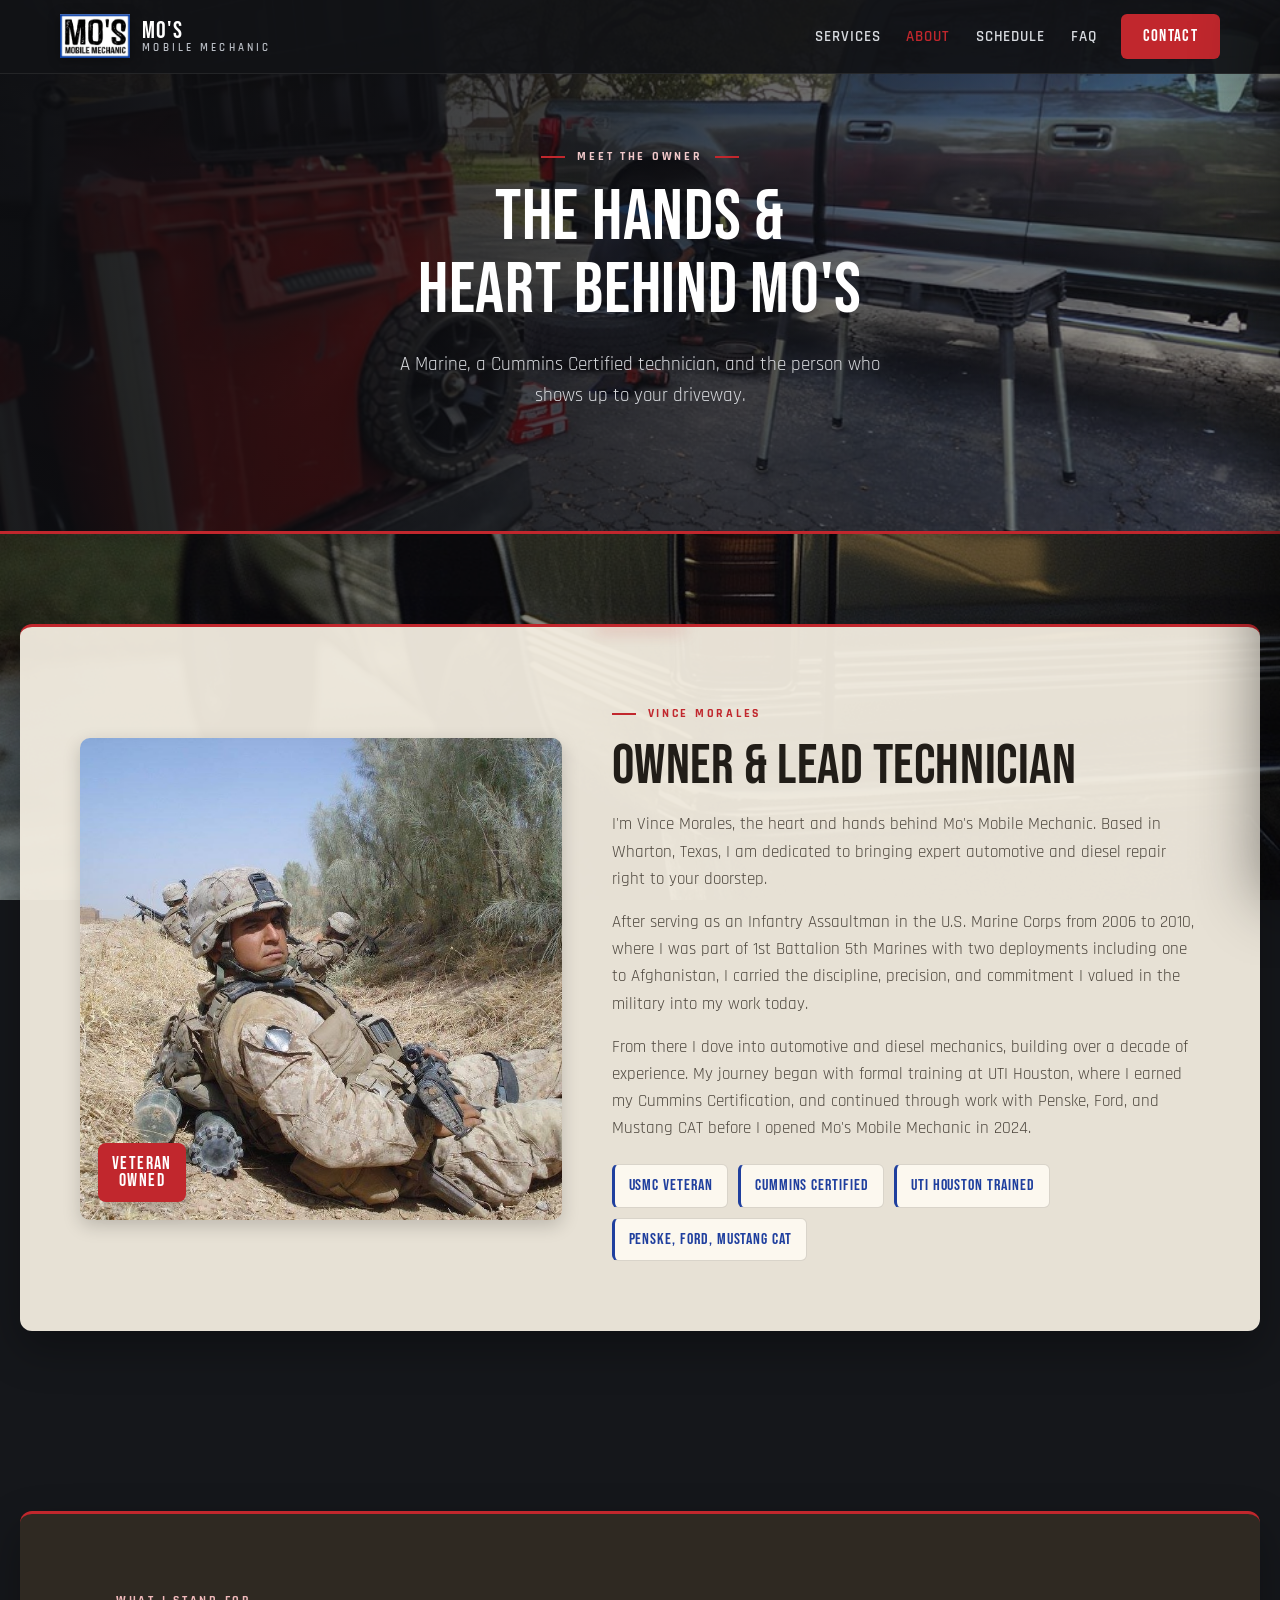
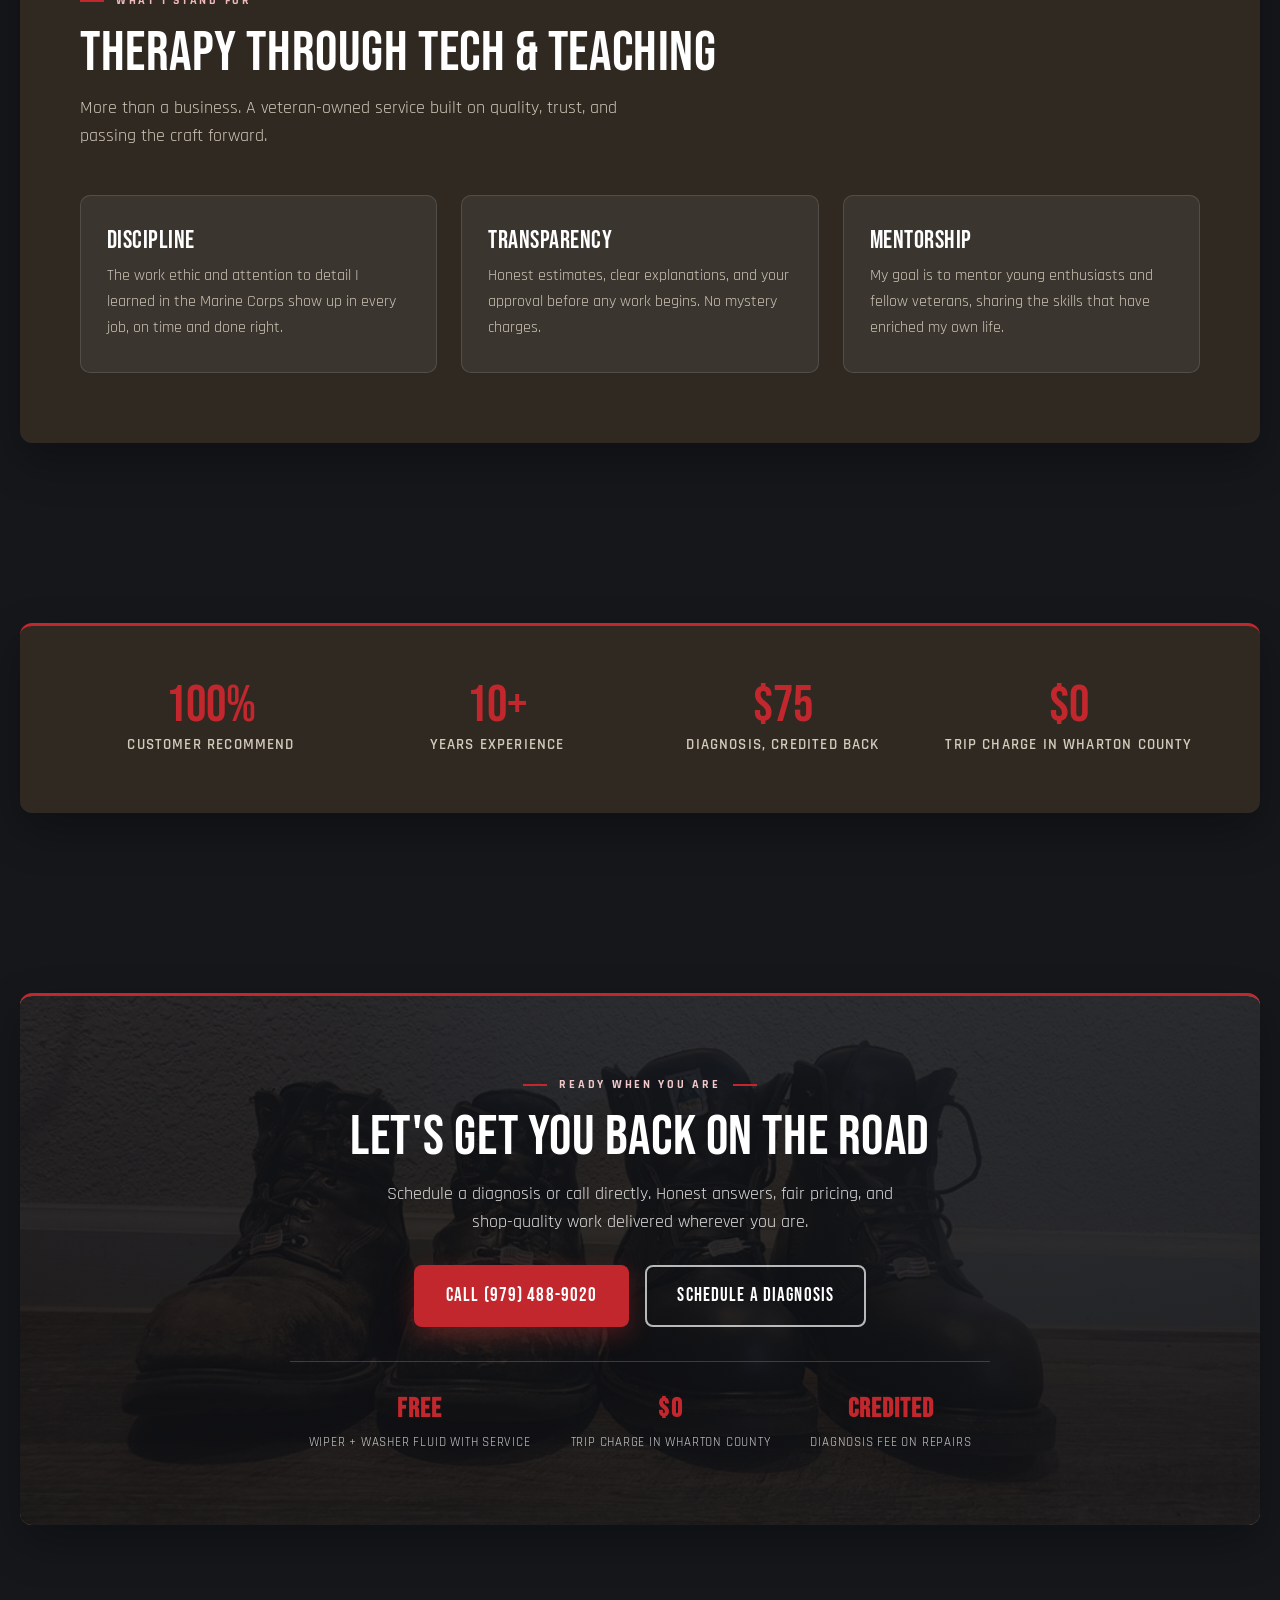
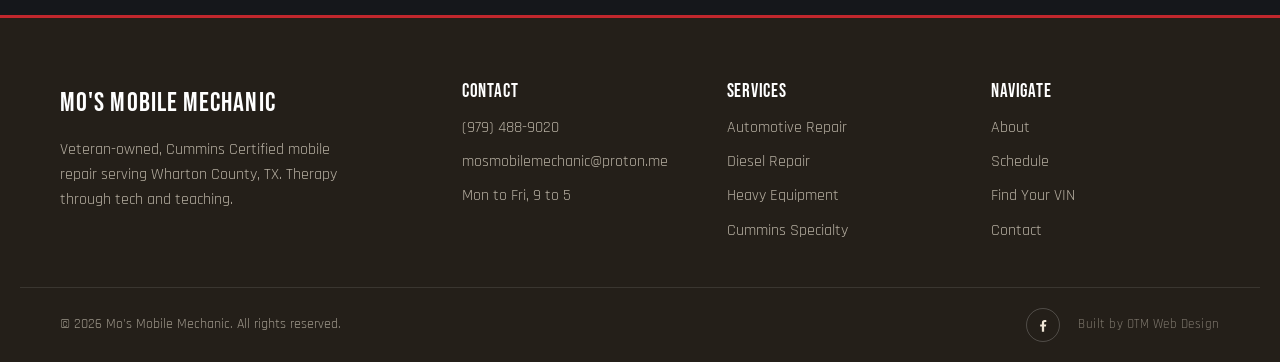
==== about.html @ 241638cc "first" ====
<!DOCTYPE html>
<html lang="en">
<head>
  <meta charset="UTF-8" />
  <meta name="viewport" content="width=device-width, initial-scale=1.0" />
  <title>About Vince | Mo's Mobile Mechanic | Wharton County, TX</title>
  <meta name="description" content="Meet Vince Morales, USMC veteran and Cummins Certified technician behind Mo's Mobile Mechanic in Wharton, TX." />
  <link rel="preconnect" href="https://fonts.googleapis.com" />
  <link rel="preconnect" href="https://fonts.gstatic.com" crossorigin />
  <link href="https://fonts.googleapis.com/css2?family=Bebas+Neue&family=Rajdhani:wght@400;500;600;700&display=swap" rel="stylesheet" />
  <link rel="icon" type="image/png" href="assets/favicon.png" />
  <link rel="stylesheet" href="styles.css" />
</head>
<body data-page="about">
  <header class="nav" id="top">
    <div class="nav-inner">
      <a class="brand" href="index.html" aria-label="Mo's Mobile Mechanic home">
        <img class="brand-logo" src="assets/logo.png" alt="Mo's Mobile Mechanic logo" />
        <span class="brand-text">
          <span class="brand-mark">MO'S</span>
          <span class="brand-sub">Mobile Mechanic</span>
        </span>
      </a>
      <nav class="nav-links" aria-label="Primary">
        <a href="services.html" data-nav="services">Services</a>
        <a href="about.html" data-nav="about">About</a>
        <a href="schedule.html" data-nav="schedule">Schedule</a>
        <a href="index.html#faq" data-nav="faq">FAQ</a>
      </nav>
      <a class="nav-cta" href="contact.html" data-nav="contact">Contact</a>
      <button class="hamburger" id="hamburger" aria-label="Open menu" aria-expanded="false" aria-controls="mobileMenu">
        <span></span><span></span><span></span>
      </button>
    </div>
  </header>
  <div class="nav-backdrop" id="navBackdrop"></div>
  <aside class="mobile-menu" id="mobileMenu" aria-hidden="true">
    <nav aria-label="Mobile">
      <a href="services.html">Services</a>
      <a href="about.html">About</a>
      <a href="schedule.html">Schedule</a>
      <a href="index.html#faq">FAQ</a>
      <a class="mobile-cta" href="contact.html">Contact</a>
    </nav>
  </aside>
  <section class="hero hero--page">
    <div class="hero-overlay"></div>
    <div class="hero-content hero-content--center">
      <span class="eyebrow eyebrow-center eyebrow-light"><i></i>Meet The Owner<i></i></span>
      <h1>The Hands &amp; Heart Behind Mo's</h1>
      <p class="hero-sub">A Marine, a Cummins Certified technician, and the person who shows up to your driveway.</p>
    </div>
  </section>
  <section class="section">
    <div class="container frame frame--first intro-grid">
      <div class="intro-media">
        <img src="assets/about-main.jpg" alt="Vince Morales, owner and lead technician of Mo's Mobile Mechanic" />
        <span class="media-badge">Veteran<br />Owned</span>
      </div>
      <div class="intro-copy">
        <span class="eyebrow"><i></i>Vince Morales</span>
        <h2>Owner &amp; Lead Technician</h2>
        <p>I'm Vince Morales, the heart and hands behind Mo's Mobile Mechanic. Based in Wharton, Texas, I am dedicated to bringing expert automotive and diesel repair right to your doorstep.</p>
        <p>After serving as an Infantry Assaultman in the U.S. Marine Corps from 2006 to 2010, where I was part of 1st Battalion 5th Marines with two deployments including one to Afghanistan, I carried the discipline, precision, and commitment I valued in the military into my work today.</p>
        <p>From there I dove into automotive and diesel mechanics, building over a decade of experience. My journey began with formal training at UTI Houston, where I earned my Cummins Certification, and continued through work with Penske, Ford, and Mustang CAT before I opened Mo's Mobile Mechanic in 2024.</p>
        <ul class="cred-chips"><li>USMC Veteran</li><li>Cummins Certified</li><li>UTI Houston Trained</li><li>Penske, Ford, Mustang CAT</li></ul>
      </div>
    </div>
  </section>
  <section class="section">
    <div class="container frame frame-deep">
      <div class="frame-head"><span class="eyebrow"><i></i>What I Stand For</span><h2>Therapy Through Tech &amp; Teaching</h2><p class="lede">More than a business. A veteran-owned service built on quality, trust, and passing the craft forward.</p></div>
      <div class="cards-grid cards-grid-3">
        <article class="step"><h3>Discipline</h3><p>The work ethic and attention to detail I learned in the Marine Corps show up in every job, on time and done right.</p></article>
        <article class="step"><h3>Transparency</h3><p>Honest estimates, clear explanations, and your approval before any work begins. No mystery charges.</p></article>
        <article class="step"><h3>Mentorship</h3><p>My goal is to mentor young enthusiasts and fellow veterans, sharing the skills that have enriched my own life.</p></article>
      </div>
    </div>
  </section>
  <section class="section" id="stats">
    <div class="container frame frame-deep stats-frame">
      <div class="stat"><span class="stat-num">100%</span><span class="stat-label">Customer Recommend</span></div>
      <div class="stat"><span class="stat-num">10+</span><span class="stat-label">Years Experience</span></div>
      <div class="stat"><span class="stat-num">$75</span><span class="stat-label">Diagnosis, Credited Back</span></div>
      <div class="stat"><span class="stat-num">$0</span><span class="stat-label">Trip Charge In Wharton County</span></div>
    </div>
  </section>
  <section class="section" id="cta">
    <div class="container cta-strip">
      <div class="cta-overlay"></div>
      <div class="cta-content">
        <span class="eyebrow eyebrow-center eyebrow-light"><i></i>Ready When You Are<i></i></span>
        <h2>Let's Get You Back On The Road</h2>
        <p class="lede">Schedule a diagnosis or call directly. Honest answers, fair pricing, and shop-quality work delivered wherever you are.</p>
        <div class="cta-buttons">
          <a class="btn btn-primary" href="tel:+19794889020">Call (979) 488-9020</a>
          <a class="btn btn-ghost-light" href="schedule.html">Schedule a Diagnosis</a>
        </div>
        <div class="trust-strip">
          <div class="trust-item"><strong>Free</strong><span>Wiper + Washer Fluid With Service</span></div>
          <div class="trust-item"><strong>$0</strong><span>Trip Charge In Wharton County</span></div>
          <div class="trust-item"><strong>Credited</strong><span>Diagnosis Fee On Repairs</span></div>
        </div>
      </div>
    </div>
  </section>
  <footer class="footer">
    <div class="footer-inner">
      <div class="footer-col footer-brand">
        <span class="brand-mark">MO'S MOBILE MECHANIC</span>
        <p>Veteran-owned, Cummins Certified mobile repair serving Wharton County, TX. Therapy through tech and teaching.</p>
      </div>
      <div class="footer-col">
        <h4>Contact</h4>
        <ul>
          <li><a href="tel:+19794889020">(979) 488-9020</a></li>
          <li><a href="mailto:mosmobilemechanic@proton.me">mosmobilemechanic@proton.me</a></li>
          <li>Mon to Fri, 9 to 5</li>
        </ul>
      </div>
      <div class="footer-col">
        <h4>Services</h4>
        <ul>
          <li><a href="services.html">Automotive Repair</a></li>
          <li><a href="services.html">Diesel Repair</a></li>
          <li><a href="services.html">Heavy Equipment</a></li>
          <li><a href="services.html">Cummins Specialty</a></li>
        </ul>
      </div>
      <div class="footer-col">
        <h4>Navigate</h4>
        <ul>
          <li><a href="about.html">About</a></li>
          <li><a href="schedule.html">Schedule</a></li>
          <li><a href="schedule.html#vin">Find Your VIN</a></li>
          <li><a href="contact.html">Contact</a></li>
        </ul>
      </div>
    </div>
    <div class="footer-bottom">
      <span>&copy; 2026 Mo's Mobile Mechanic. All rights reserved.</span>
      <div class="footer-bottom-right">
        <a class="social" href="#" aria-label="Facebook">
          <svg viewBox="0 0 24 24" fill="currentColor" aria-hidden="true"><path d="M13.5 21v-7h2.4l.4-2.8h-2.8V9.4c0-.8.2-1.4 1.4-1.4h1.5V5.5c-.3 0-1.2-.1-2.2-.1-2.2 0-3.7 1.3-3.7 3.8v2H8.2V14h2.3v7z"/></svg>
        </a>
        <a class="otm-credit" href="https://otm-designs.com" target="_blank" rel="noopener">Built by OTM Web Design</a>
      </div>
    </div>
  </footer>
  <div class="call-bar">
    <a href="tel:+19794889020">Call Now</a>
    <a href="schedule.html">Schedule</a>
  </div>
  <script src="script.js"></script>
</body>
</html>
---- styles.css ----
/* ===== MO'S MOBILE MECHANIC | OTM Web Design ===== */
/* Palette pulled from the client's existing brand: royal blue + brick red + black, */
/* executed in the OTM background-build pattern (dark locked bg + warm cream frames). */

:root {
  /* Brand accents (from current site) */
  --red: #c1272d;          /* primary accent */
  --red-deep: #921c20;     /* secondary / hover */
  --blue: #1f3f9e;         /* secondary brand color */
  --blue-deep: #15306f;

  /* Dark + text */
  --bg-dark: #15171b;      /* fallback behind the locked image */
  --ink: #211d18;          /* dark text on warm frames */
  --ink-soft: #4f483f;
  --line: rgba(60, 50, 38, 0.18);

  /* Warm floating frames */
  --cream: rgba(245, 238, 226, 0.94);   /* primary frame */
  --ivory: rgba(252, 248, 240, 0.98);   /* sub-cards */
  --sandstone: rgba(236, 226, 209, 0.95);
  --bronze: #2f2922;       /* deep emphasis frame (marquee / process / stats) */
  --bronze-2: #241f19;     /* footer, deepest */
  --bronze-text: #efe6d6;

  /* Shadows */
  --shadow-soft: 0 6px 18px rgba(0, 0, 0, 0.18);
  --shadow-lift: 0 18px 44px rgba(0, 0, 0, 0.30);

  --container: 1240px;
  --radius: 12px;
}

* { margin: 0; padding: 0; box-sizing: border-box; }

html { scroll-behavior: smooth; scroll-padding-top: 92px; }

body {
  font-family: 'Rajdhani', sans-serif;
  font-size: 17px;
  line-height: 1.6;
  color: var(--ink);
  background-color: var(--bg-dark);
  position: relative;
  overflow-x: hidden;
}

/* Locked atmospheric background */
body::before {
  content: "";
  position: fixed;
  inset: 0;
  background-image: url('assets/body-bg.jpg');
  background-size: cover;
  background-position: center;
  filter: brightness(0.55);
  z-index: -1;
}

h1, h2, h3, h4 {
  font-family: 'Bebas Neue', sans-serif;
  font-weight: 400;
  line-height: 1.02;
  letter-spacing: 0.01em;
  text-wrap: balance;
}

h1 { font-size: clamp(2.8rem, 6vw, 4.5rem); }
h2 { font-size: clamp(2.2rem, 4.5vw, 3.5rem); }
h3 { font-size: 1.55rem; letter-spacing: 0.02em; }

a { color: inherit; text-decoration: none; }
img { display: block; max-width: 100%; }

.lede { font-size: 1.12rem; color: var(--ink-soft); max-width: 60ch; text-wrap: pretty; }

/* ===== EYEBROW ===== */
.eyebrow {
  display: inline-flex;
  align-items: center;
  gap: 12px;
  font-size: 0.78rem;
  font-weight: 700;
  letter-spacing: 0.22em;
  text-transform: uppercase;
  color: var(--red);
  margin-bottom: 14px;
}
.eyebrow i { display: inline-block; width: 24px; height: 2px; background: var(--red); }
.eyebrow-light { color: #f1c9ca; }
.eyebrow-light i { background: var(--red); }
.eyebrow-center { justify-content: center; }

/* ===== BUTTONS ===== */
.btn {
  display: inline-flex;
  align-items: center;
  justify-content: center;
  font-family: 'Bebas Neue', sans-serif;
  font-size: 1.18rem;
  letter-spacing: 0.06em;
  padding: 14px 30px;
  border-radius: 8px;
  border: 2px solid transparent;
  cursor: pointer;
  transition: transform 0.2s ease, background 0.2s ease, color 0.2s ease, box-shadow 0.2s ease;
}
.btn:hover { transform: translateY(-2px); }
.btn-primary { background: var(--red); color: #fff; box-shadow: 0 8px 22px rgba(193, 39, 45, 0.32); }
.btn-primary:hover { background: var(--red-deep); }
.btn-secondary { background: var(--blue); color: #fff; }
.btn-secondary:hover { background: var(--blue-deep); }
.btn-ghost { background: transparent; color: #fff; border-color: rgba(255, 255, 255, 0.6); }
.btn-ghost:hover { border-color: #fff; background: rgba(255, 255, 255, 0.1); }
.btn-ghost-light { background: transparent; color: #fff; border-color: rgba(255, 255, 255, 0.7); }
.btn-ghost-light:hover { background: rgba(255, 255, 255, 0.12); border-color: #fff; }
.btn-block { width: 100%; }

/* ===== NAV ===== */
.nav {
  position: fixed;
  top: 0; left: 0; right: 0;
  z-index: 120;
  background: rgba(18, 19, 22, 0.92);
  border-bottom: 1px solid rgba(255, 255, 255, 0.08);
}
.nav-inner {
  max-width: var(--container);
  margin: 0 auto;
  padding: 14px 40px;
  display: flex;
  align-items: center;
  gap: 24px;
}
.brand { display: flex; align-items: center; gap: 12px; }
.brand-logo {
  height: 44px; width: auto;
  filter: drop-shadow(0 2px 6px rgba(0, 0, 0, 0.35));
  transition: transform 0.25s ease;
}
.brand:hover .brand-logo { transform: scale(1.04); }
.brand-text { display: flex; flex-direction: column; line-height: 1; }
.brand-mark { font-family: 'Bebas Neue', sans-serif; font-size: 1.5rem; color: #fff; letter-spacing: 0.04em; }
.brand-sub { font-size: 0.7rem; letter-spacing: 0.28em; text-transform: uppercase; color: #b9bdc4; font-weight: 600; }

.nav-links { display: flex; align-items: center; gap: 26px; margin-left: auto; }
.nav-links a {
  font-size: 0.92rem;
  font-weight: 600;
  letter-spacing: 0.06em;
  text-transform: uppercase;
  color: #d7dadf;
  transition: color 0.2s ease;
}
.nav-links a:hover { color: var(--red); }

.nav-cta {
  font-family: 'Bebas Neue', sans-serif;
  font-size: 1.05rem;
  letter-spacing: 0.08em;
  padding: 9px 22px;
  background: var(--red);
  color: #fff;
  border-radius: 6px;
  transition: background 0.2s ease, transform 0.2s ease;
}
.nav-cta:hover { background: var(--red-deep); transform: translateY(-2px); }

/* Hamburger */
.hamburger {
  display: none;
  width: 48px; height: 48px;
  position: relative;
  background: transparent; border: none; cursor: pointer;
  z-index: 220;
}
.hamburger span {
  position: absolute; left: 11px;
  width: 26px; height: 2.5px;
  background: var(--red);
  border-radius: 2px;
  transition: transform 0.3s cubic-bezier(0.5, 0, 0.2, 1), opacity 0.3s cubic-bezier(0.5, 0, 0.2, 1);
}
.hamburger span:nth-child(1) { top: 16px; }
.hamburger span:nth-child(2) { top: 22.75px; }
.hamburger span:nth-child(3) { top: 29.5px; }
body.nav-open .hamburger span:nth-child(1) { transform: translateY(6.75px) rotate(45deg); }
body.nav-open .hamburger span:nth-child(2) { opacity: 0; }
body.nav-open .hamburger span:nth-child(3) { transform: translateY(-6.75px) rotate(-45deg); }

/* Mobile menu */
.nav-backdrop {
  position: fixed; inset: 0;
  background: rgba(0, 0, 0, 0.55);
  backdrop-filter: blur(2px);
  opacity: 0; pointer-events: none;
  transition: opacity 0.35s ease;
  z-index: 200;
}
body.nav-open .nav-backdrop { opacity: 1; pointer-events: auto; }
.mobile-menu {
  position: fixed; top: 0; right: 0; bottom: 0;
  width: min(78vw, 360px);
  background: linear-gradient(165deg, #14305f 0%, #0f2247 60%, #0c1c39 100%);
  border-left: 3px solid var(--red);
  box-shadow: -20px 0 60px rgba(0, 0, 0, 0.45);
  padding: 96px 32px 50px;
  transform: translateX(100%);
  transition: transform 0.4s cubic-bezier(0.5, 0, 0.2, 1);
  z-index: 210;
}
body.nav-open .mobile-menu { transform: translateX(0); }
.mobile-menu nav { display: flex; flex-direction: column; }
.mobile-menu a {
  font-family: 'Bebas Neue', sans-serif;
  font-size: 1.55rem;
  letter-spacing: 0.1em;
  color: #eef1f6;
  padding: 18px 0;
  border-bottom: 1px solid rgba(193, 39, 45, 0.3);
  transition: color 0.25s ease, padding-left 0.25s ease;
}
.mobile-menu a:hover { color: #f6b8ba; padding-left: 10px; }
.mobile-menu .mobile-cta {
  margin-top: 26px;
  background: var(--red);
  color: #fff;
  text-align: center;
  border-radius: 8px;
  border-bottom: none;
  padding: 16px;
}
.mobile-menu .mobile-cta:hover { padding-left: 0; background: var(--red-deep); }

/* ===== HERO ===== */
.hero {
  position: relative;
  min-height: 88vh;
  display: flex;
  align-items: center;
  padding: 140px 40px 90px;
  background-image: url('assets/hero-main.jpg');
  background-size: cover;
  background-position: center;
}
.hero-overlay {
  position: absolute; inset: 0;
  background: linear-gradient(90deg, rgba(12, 13, 16, 0.92) 0%, rgba(12, 13, 16, 0.74) 45%, rgba(12, 13, 16, 0.35) 100%);
}
.hero-content { position: relative; max-width: var(--container); margin: 0 auto; width: 100%; }
.hero h1 { color: #fff; max-width: 18ch; }
.hero-sub { color: #d7d9dd; font-size: 1.2rem; max-width: 52ch; margin: 22px 0 30px; text-wrap: pretty; }
.hero-cta { display: flex; flex-wrap: wrap; gap: 16px; }
.hero-badge {
  display: inline-block;
  margin-top: 30px;
  font-family: 'Bebas Neue', sans-serif;
  font-size: 1rem;
  letter-spacing: 0.16em;
  text-transform: uppercase;
  color: #fff;
  border: 2px solid var(--red);
  background: rgba(193, 39, 45, 0.16);
  padding: 8px 18px;
  border-radius: 6px;
}

/* ===== MARQUEE ===== */
.marquee {
  overflow: hidden;
  background: var(--bronze);
  border-top: 2px solid var(--red);
  border-bottom: 2px solid var(--red);
  padding: 16px 0;
}
.marquee-track {
  display: inline-flex;
  align-items: center;
  white-space: nowrap;
  animation: scroll 40s linear infinite;
}
.marquee:hover .marquee-track { animation-play-state: paused; }
.marquee-track span {
  font-family: 'Bebas Neue', sans-serif;
  font-size: 1.25rem;
  letter-spacing: 0.1em;
  color: var(--bronze-text);
  padding: 0 22px;
}
.marquee-track i { width: 7px; height: 7px; border-radius: 50%; background: var(--red); display: inline-block; }
@keyframes scroll { from { transform: translateX(0); } to { transform: translateX(-50%); } }

/* ===== SECTION + FRAME ===== */
.section { padding: 90px 0; }
.container { max-width: var(--container); margin: 0 auto; padding: 0 40px; }
.frame {
  position: relative;
  background: var(--cream);
  border-top: 3px solid var(--red);
  border-radius: var(--radius);
  box-shadow: var(--shadow-lift);
  padding: 70px 60px;
}
.frame-deep {
  background: var(--bronze);
  color: var(--bronze-text);
}
.frame-deep .eyebrow { color: #f0b9bb; }
.frame-deep h2, .frame-deep h3 { color: #fff; }
.frame-deep .lede { color: rgba(239, 230, 214, 0.82); }

.frame-head { max-width: 720px; margin-bottom: 44px; }
.frame-head h2 { margin-bottom: 12px; }

/* ===== INTRO GRID ===== */
.intro-grid { display: grid; grid-template-columns: 0.9fr 1.1fr; gap: 50px; align-items: center; }
.intro-media { position: relative; }
.intro-media img { width: 100%; height: 100%; object-fit: cover; border-radius: 10px; box-shadow: var(--shadow-soft); }
.media-badge {
  position: absolute; bottom: 18px; left: 18px;
  font-family: 'Bebas Neue', sans-serif;
  font-size: 1.1rem;
  line-height: 1;
  letter-spacing: 0.08em;
  text-align: center;
  color: #fff;
  background: var(--red);
  padding: 12px 14px;
  border-radius: 8px;
  box-shadow: var(--shadow-soft);
}
.intro-copy h2 { margin-bottom: 16px; }
.intro-copy p { margin-bottom: 16px; color: var(--ink-soft); }
.cred-chips { list-style: none; display: flex; flex-wrap: wrap; gap: 10px; margin-top: 22px; }
.cred-chips li {
  font-family: 'Bebas Neue', sans-serif;
  font-size: 0.98rem;
  letter-spacing: 0.06em;
  color: var(--blue);
  background: var(--ivory);
  border: 1px solid var(--line);
  border-left: 3px solid var(--blue);
  padding: 8px 14px;
  border-radius: 6px;
}

/* ===== CARDS ===== */
.cards-grid { display: grid; grid-template-columns: repeat(4, 1fr); gap: 24px; }
.card {
  background: var(--ivory);
  border: 1px solid var(--line);
  border-radius: 10px;
  padding: 34px 28px;
  box-shadow: var(--shadow-soft);
  transition: transform 0.25s ease, box-shadow 0.25s ease, border-color 0.25s ease;
}
.card:hover { transform: translateY(-4px); box-shadow: var(--shadow-lift); border-color: var(--red); }
.card-icon {
  display: inline-flex;
  width: 54px; height: 54px;
  align-items: center; justify-content: center;
  color: var(--red);
  background: rgba(193, 39, 45, 0.1);
  border-radius: 10px;
  margin-bottom: 18px;
}
.card-icon svg { width: 28px; height: 28px; }
.card h3 { margin-bottom: 10px; }
.card p { color: var(--ink-soft); font-size: 1rem; }

/* ===== STEPS ===== */
.steps-grid { display: grid; grid-template-columns: repeat(4, 1fr); gap: 24px; }
.step {
  background: rgba(255, 255, 255, 0.06);
  border: 1px solid rgba(255, 255, 255, 0.12);
  border-radius: 10px;
  padding: 32px 26px;
  transition: transform 0.25s ease, border-color 0.25s ease;
}
.step:hover { transform: translateY(-4px); border-color: var(--red); }
.step-num {
  font-family: 'Bebas Neue', sans-serif;
  font-size: 2.4rem;
  color: var(--red);
  display: block;
  line-height: 1;
  margin-bottom: 12px;
}
.step h3 { color: #fff; margin-bottom: 10px; }
.step p { color: rgba(239, 230, 214, 0.8); font-size: 1rem; }

/* ===== STATS ===== */
.stats-frame { display: grid; grid-template-columns: repeat(4, 1fr); gap: 24px; text-align: center; padding: 54px 60px; }
.stat-num { font-family: 'Bebas Neue', sans-serif; font-size: 3.2rem; color: var(--red); line-height: 1; display: block; }
.stat-label { font-size: 0.92rem; letter-spacing: 0.08em; text-transform: uppercase; color: rgba(239, 230, 214, 0.85); font-weight: 600; }

/* ===== FAQ ===== */
.faq-list { display: flex; flex-direction: column; gap: 14px; }
.faq-item {
  background: var(--ivory);
  border: 1px solid var(--line);
  border-left: 3px solid var(--red);
  border-radius: 8px;
  overflow: hidden;
}
.faq-item summary {
  list-style: none;
  cursor: pointer;
  padding: 20px 24px;
  font-family: 'Bebas Neue', sans-serif;
  font-size: 1.3rem;
  letter-spacing: 0.03em;
  color: var(--ink);
  display: flex;
  justify-content: space-between;
  align-items: center;
}
.faq-item summary::-webkit-details-marker { display: none; }
.faq-item summary::after {
  content: "+";
  font-size: 1.6rem;
  color: var(--red);
  transition: transform 0.25s ease;
}
.faq-item[open] summary::after { transform: rotate(45deg); }
.faq-body { padding: 0 24px 22px; }
.faq-body p { color: var(--ink-soft); }

/* ===== CTA STRIP (image background, contained) ===== */
.cta-strip {
  position: relative;
  border-radius: var(--radius);
  border-top: 3px solid var(--red);
  overflow: hidden;
  box-shadow: var(--shadow-lift);
  background-image: url('assets/cta-bg.jpg');
  background-size: cover;
  background-position: center;
  padding: 72px 60px;
  text-align: center;
}
.cta-overlay {
  position: absolute; inset: 0;
  background: linear-gradient(180deg, rgba(15, 16, 20, 0.86), rgba(15, 16, 20, 0.9));
}
.cta-content { position: relative; max-width: 700px; margin: 0 auto; }
.cta-content h2 { color: #fff; margin-bottom: 14px; }
.cta-content .lede { color: rgba(255, 255, 255, 0.85); margin: 0 auto 28px; }
.cta-buttons { display: flex; flex-wrap: wrap; gap: 16px; justify-content: center; }
.trust-strip {
  display: flex;
  justify-content: center;
  gap: 40px;
  margin-top: 34px;
  padding-top: 26px;
  border-top: 1px solid rgba(255, 255, 255, 0.18);
  flex-wrap: wrap;
}
.trust-item { display: flex; flex-direction: column; align-items: center; }
.trust-item strong { font-family: 'Bebas Neue', sans-serif; font-size: 1.7rem; color: var(--red); letter-spacing: 0.04em; }
.trust-item span { font-size: 0.82rem; letter-spacing: 0.06em; text-transform: uppercase; color: rgba(255, 255, 255, 0.78); }

/* ===== CONTACT ===== */
.contact-grid { display: grid; grid-template-columns: 1.2fr 0.8fr; gap: 44px; }
.contact-form-col h2 { margin-bottom: 12px; }
.contact-form { margin-top: 26px; display: flex; flex-direction: column; gap: 16px; }
.field-row { display: grid; grid-template-columns: 1fr 1fr; gap: 16px; }
.contact-form label { display: flex; flex-direction: column; gap: 7px; font-size: 0.88rem; font-weight: 600; letter-spacing: 0.04em; text-transform: uppercase; color: var(--ink-soft); }
.contact-form input, .contact-form textarea {
  font-family: 'Rajdhani', sans-serif;
  font-size: 1rem;
  padding: 12px 14px;
  border: 1px solid var(--line);
  border-radius: 7px;
  background: var(--ivory);
  color: var(--ink);
  transition: border-color 0.2s ease, box-shadow 0.2s ease;
}
.contact-form input:focus, .contact-form textarea:focus {
  outline: none;
  border-color: var(--red);
  box-shadow: 0 0 0 3px rgba(193, 39, 45, 0.18);
}
.contact-form button { margin-top: 6px; }

.contact-info {
  background: var(--bronze);
  color: var(--bronze-text);
  border-radius: 10px;
  padding: 34px 30px;
  align-self: start;
}
.contact-info h3 { color: #fff; margin-bottom: 18px; }
.info-list { list-style: none; display: flex; flex-direction: column; gap: 16px; margin-bottom: 22px; }
.info-list li { display: flex; flex-direction: column; gap: 2px; }
.info-label { font-size: 0.75rem; letter-spacing: 0.16em; text-transform: uppercase; color: #f0b9bb; font-weight: 700; }
.info-list a:hover { color: #fff; text-decoration: underline; }
.info-note { font-size: 0.92rem; color: rgba(239, 230, 214, 0.75); margin-top: 18px; }

/* ===== FOOTER ===== */
.footer { background: var(--bronze-2); border-top: 3px solid var(--red); color: var(--bronze-text); padding: 64px 0 0; }
.footer-inner {
  max-width: var(--container);
  margin: 0 auto;
  padding: 0 40px 44px;
  display: grid;
  grid-template-columns: 1.6fr 1fr 1fr 1fr;
  gap: 36px;
}
.footer-brand .brand-mark { font-size: 1.7rem; color: #fff; display: block; margin-bottom: 12px; }
.footer-brand p { color: rgba(239, 230, 214, 0.72); font-size: 0.98rem; max-width: 38ch; }
.footer-col h4 { font-size: 1.2rem; color: #fff; margin-bottom: 14px; letter-spacing: 0.04em; }
.footer-col ul { list-style: none; display: flex; flex-direction: column; gap: 9px; }
.footer-col li, .footer-col a { color: rgba(239, 230, 214, 0.72); font-size: 0.98rem; }
.footer-col a:hover { color: var(--red); }
.footer-bottom {
  border-top: 1px solid rgba(255, 255, 255, 0.1);
  padding: 20px 40px;
  max-width: var(--container);
  margin: 0 auto;
  display: flex;
  justify-content: space-between;
  align-items: center;
  flex-wrap: wrap;
  gap: 14px;
}
.footer-bottom span { font-size: 0.88rem; color: rgba(239, 230, 214, 0.6); }
.footer-bottom-right { display: flex; align-items: center; gap: 18px; }
.social { width: 34px; height: 34px; display: inline-flex; align-items: center; justify-content: center; border: 1px solid rgba(255, 255, 255, 0.2); border-radius: 50%; color: var(--bronze-text); transition: background 0.2s ease, color 0.2s ease; }
.social svg { width: 18px; height: 18px; }
.social:hover { background: var(--red); color: #fff; border-color: var(--red); }
.otm-credit { font-size: 0.8rem; letter-spacing: 0.04em; color: rgba(239, 230, 214, 0.45); }
.otm-credit:hover { color: rgba(239, 230, 214, 0.8); }

/* ===== STICKY MOBILE CALL BAR ===== */
.call-bar { display: none; }

/* ===== RESPONSIVE ===== */
@media (max-width: 1100px) {
  .cards-grid { grid-template-columns: repeat(2, 1fr); }
  .steps-grid { grid-template-columns: repeat(2, 1fr); }
  .frame { padding: 50px 36px; }
  .footer-inner { grid-template-columns: 1fr 1fr; }
}

@media (max-width: 900px) {
  .nav-inner { padding: 12px 24px; }
  .nav-links, .nav-cta { display: none; }
  .hamburger { display: block; order: -1; }
  .brand { margin-left: auto; margin-right: auto; transform: translateX(-24px); }
  .brand-logo { height: 40px; }
  .brand-text { display: none; }

  .intro-grid { grid-template-columns: 1fr; gap: 32px; }
  .stats-frame { grid-template-columns: repeat(2, 1fr); gap: 30px 24px; }
  .contact-grid { grid-template-columns: 1fr; }
  .field-row { grid-template-columns: 1fr; }

  .hero { min-height: 78vh; padding: 130px 24px 80px; }
  .hero-overlay { background: linear-gradient(180deg, rgba(12, 13, 16, 0.7) 0%, rgba(12, 13, 16, 0.88) 100%); }

  .call-bar {
    display: flex;
    position: fixed;
    bottom: 0; left: 0; right: 0;
    z-index: 130;
    box-shadow: 0 -6px 18px rgba(0, 0, 0, 0.3);
  }
  .call-bar a {
    flex: 1;
    text-align: center;
    font-family: 'Bebas Neue', sans-serif;
    font-size: 1.25rem;
    letter-spacing: 0.08em;
    padding: 16px 0;
    color: #fff;
  }
  .call-bar a:first-child { background: var(--red); }
  .call-bar a:last-child { background: var(--blue); }
  body { padding-bottom: 56px; }
}

@media (max-width: 560px) {
  .container { padding: 0 20px; }
  .frame { padding: 36px 22px; }
  .cards-grid, .steps-grid { grid-template-columns: 1fr; }
  .stats-frame { grid-template-columns: 1fr 1fr; }
  .trust-strip { gap: 22px; }
  .footer-inner { grid-template-columns: 1fr; }
  .nav-inner { padding: 10px 20px; }
}

/* ===== MULTI-PAGE ADDITIONS ===== */

/* Active nav state */
.nav-links a.is-active { color: var(--red); }

/* Inline text link (e.g. "read full story") */
.text-link {
  display: inline-block;
  margin-top: 20px;
  font-family: 'Bebas Neue', sans-serif;
  font-size: 1.1rem;
  letter-spacing: 0.06em;
  color: var(--blue);
  border-bottom: 2px solid var(--red);
  padding-bottom: 2px;
  transition: color 0.2s ease;
}
.text-link:hover { color: var(--red); }

.frame-foot { margin-top: 36px; text-align: center; }

/* Inner-page hero (no marquee, so it carries the bottom accent border) */
.hero--page {
  min-height: 52vh;
  border-bottom: 3px solid var(--red);
}
.hero-content--center { text-align: center; }
.hero-content--center .hero-sub { margin-left: auto; margin-right: auto; }
.hero--page h1 { max-width: 22ch; margin-left: auto; margin-right: auto; }

/* Center accent tab on the first content frame of inner pages */
.frame--first::after {
  content: "";
  position: absolute;
  top: -3px;
  left: 50%;
  transform: translateX(-50%);
  width: 90px;
  height: 3px;
  background: var(--red);
  border-radius: 0 0 3px 3px;
  box-shadow: 0 4px 14px rgba(193, 39, 45, 0.5);
}

/* 3-up card grid (pricing / values) */
.cards-grid-3 { grid-template-columns: repeat(3, 1fr); }
.price-card { text-align: left; }
.price-num {
  font-family: 'Bebas Neue', sans-serif;
  font-size: 2.6rem;
  line-height: 1;
  color: var(--red);
  display: block;
  margin-bottom: 10px;
}
.frame-deep .price-card { background: rgba(255, 255, 255, 0.06); border-color: rgba(255, 255, 255, 0.12); }
.frame-deep .price-card h3 { color: #fff; }
.frame-deep .price-card p { color: rgba(239, 230, 214, 0.8); }

/* Free offer callout */
.offer-frame { padding: 0; overflow: hidden; }
.offer-inner { display: grid; grid-template-columns: 200px 1fr; align-items: stretch; }
.offer-tag {
  background: var(--red);
  color: #fff;
  font-family: 'Bebas Neue', sans-serif;
  font-size: 3.4rem;
  letter-spacing: 0.04em;
  display: flex;
  align-items: center;
  justify-content: center;
}
.offer-copy { padding: 44px 50px; }
.offer-copy h2 { margin-bottom: 10px; }
.offer-copy p { color: var(--ink-soft); }

/* Booking */
.booking-cta-box { text-align: center; padding: 10px 0 6px; }
.btn-lg { font-size: 1.4rem; padding: 18px 42px; }
.booking-note { margin-top: 16px; color: var(--ink-soft); }
.booking-note a { color: var(--red); font-weight: 700; }
.booking-embed { margin-top: 24px; }
.booking-embed iframe { width: 100%; min-height: 640px; border: 0; border-radius: 10px; background: #fff; }

/* VIN helper */
.vin-grid { display: grid; grid-template-columns: repeat(4, 1fr); gap: 24px; }
.vin-grid .card { text-align: left; }

/* Thank you */
.thanks-section { padding: 130px 0 110px; }
.thanks-frame { text-align: center; max-width: 760px; margin: 0 auto; }
.thanks-frame h1 { margin: 8px 0 16px; color: var(--ink); }
.thanks-frame .lede { margin: 0 auto 30px; }
.thanks-frame .cta-buttons { justify-content: center; }

/* ===== RESPONSIVE (multi-page) ===== */
@media (max-width: 1100px) {
  .cards-grid-3 { grid-template-columns: repeat(2, 1fr); }
  .vin-grid { grid-template-columns: repeat(2, 1fr); }
}
@media (max-width: 900px) {
  .offer-inner { grid-template-columns: 1fr; }
  .offer-tag { padding: 26px 0; font-size: 2.8rem; }
  .offer-copy { padding: 32px 28px; }
}
@media (max-width: 560px) {
  .cards-grid-3, .vin-grid { grid-template-columns: 1fr; }
  .btn-lg { font-size: 1.2rem; padding: 16px 28px; width: 100%; }
}
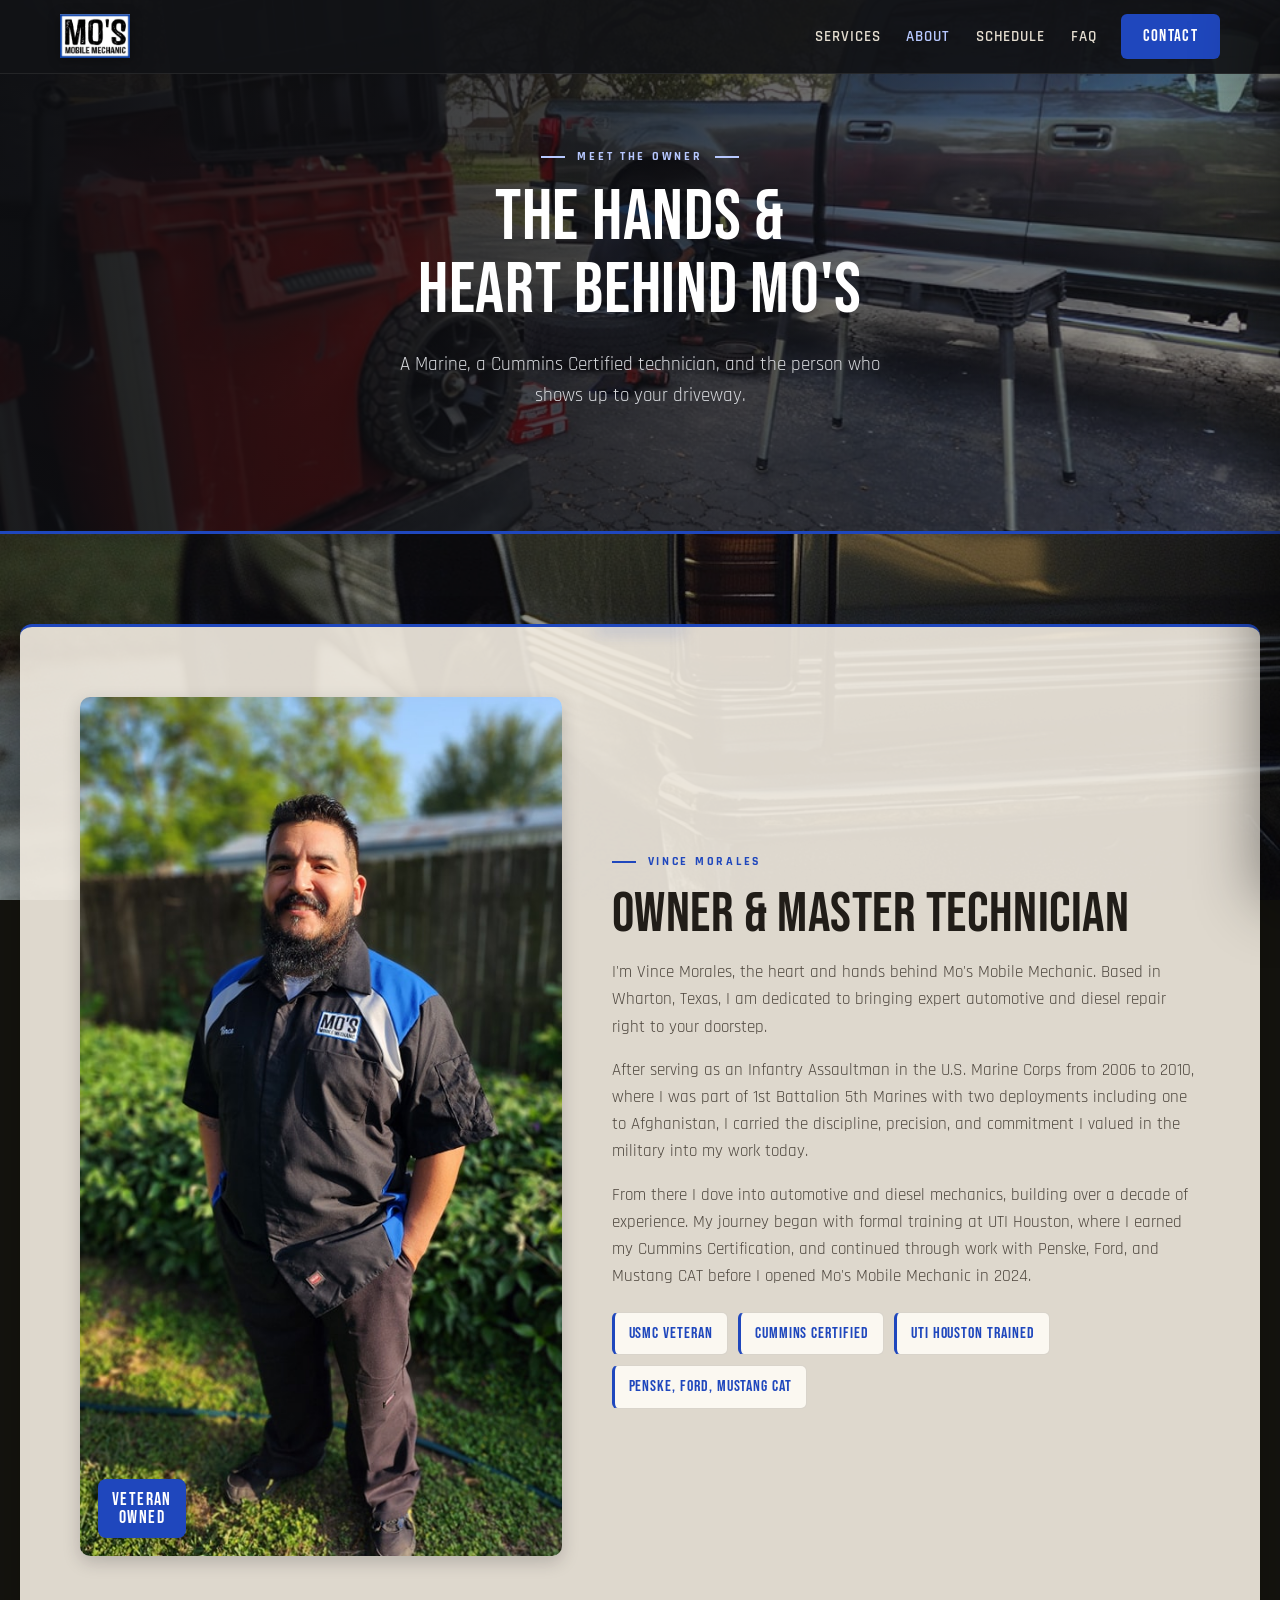
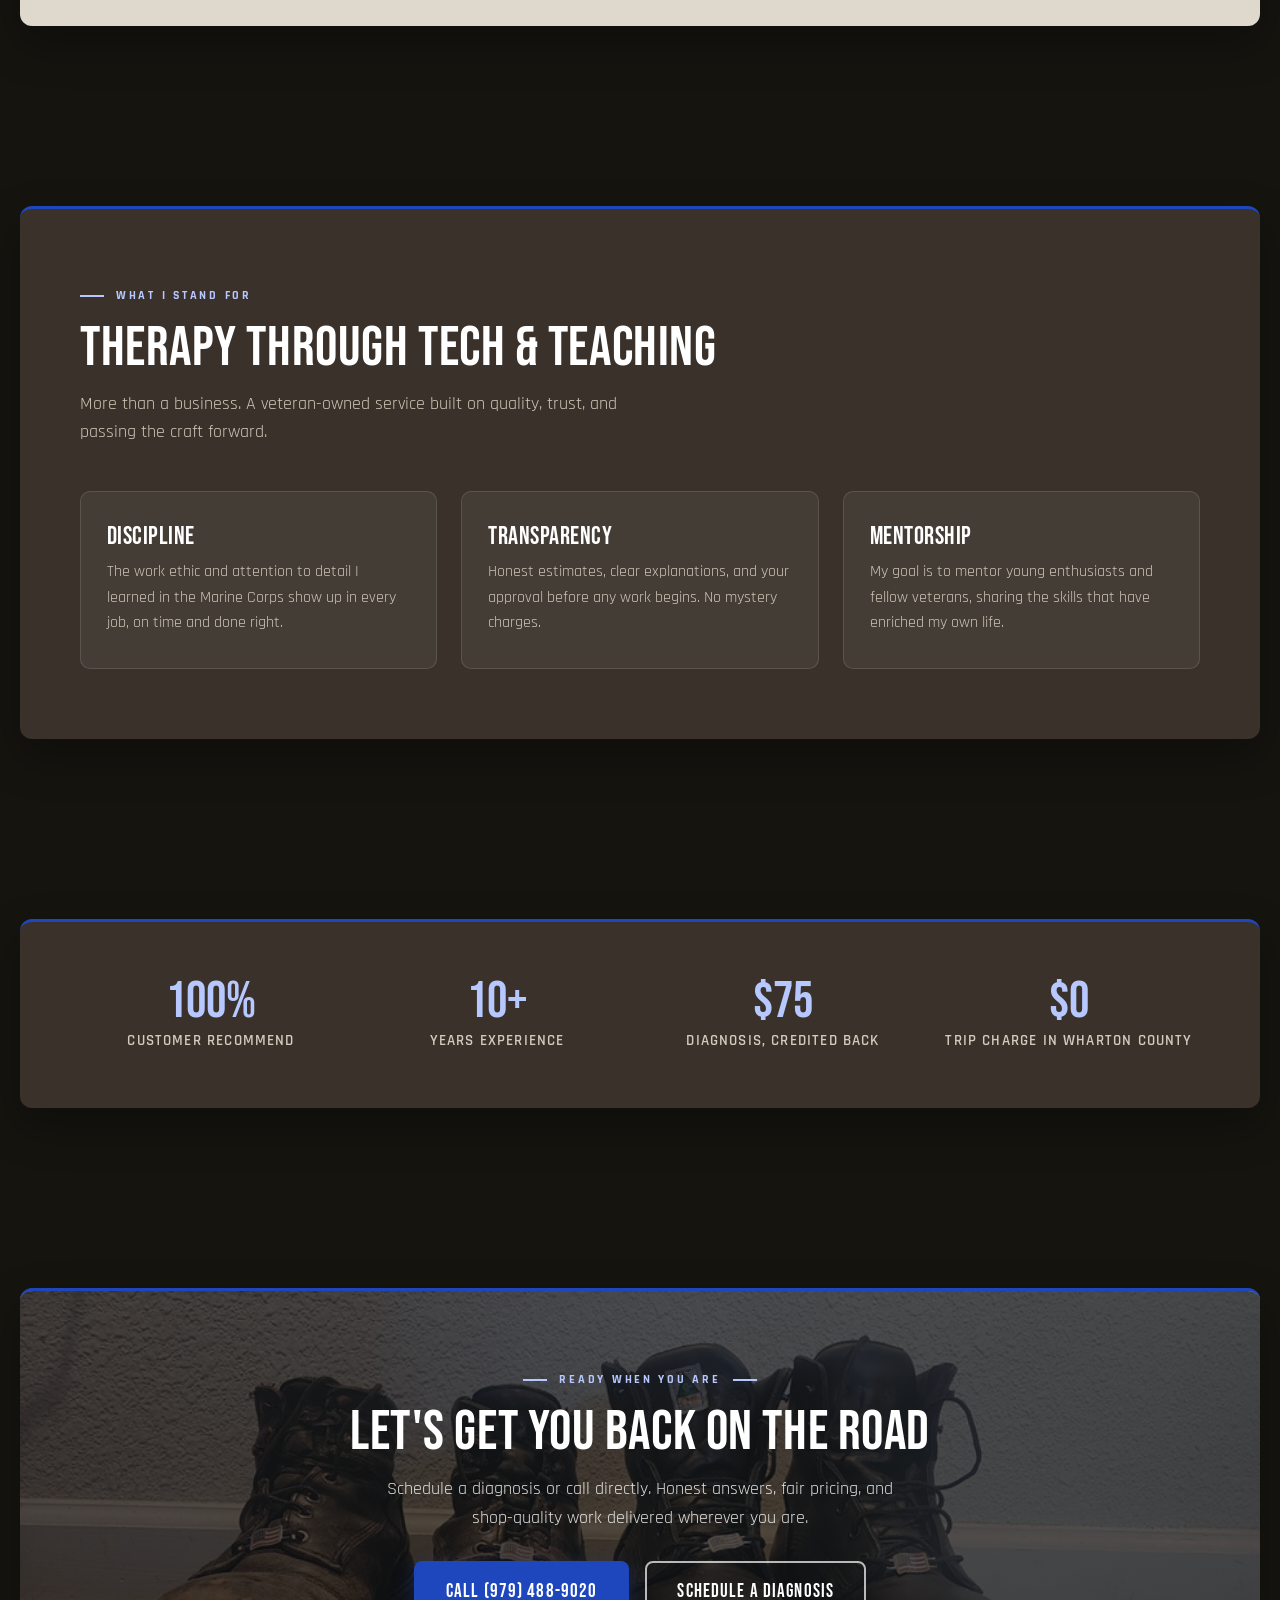
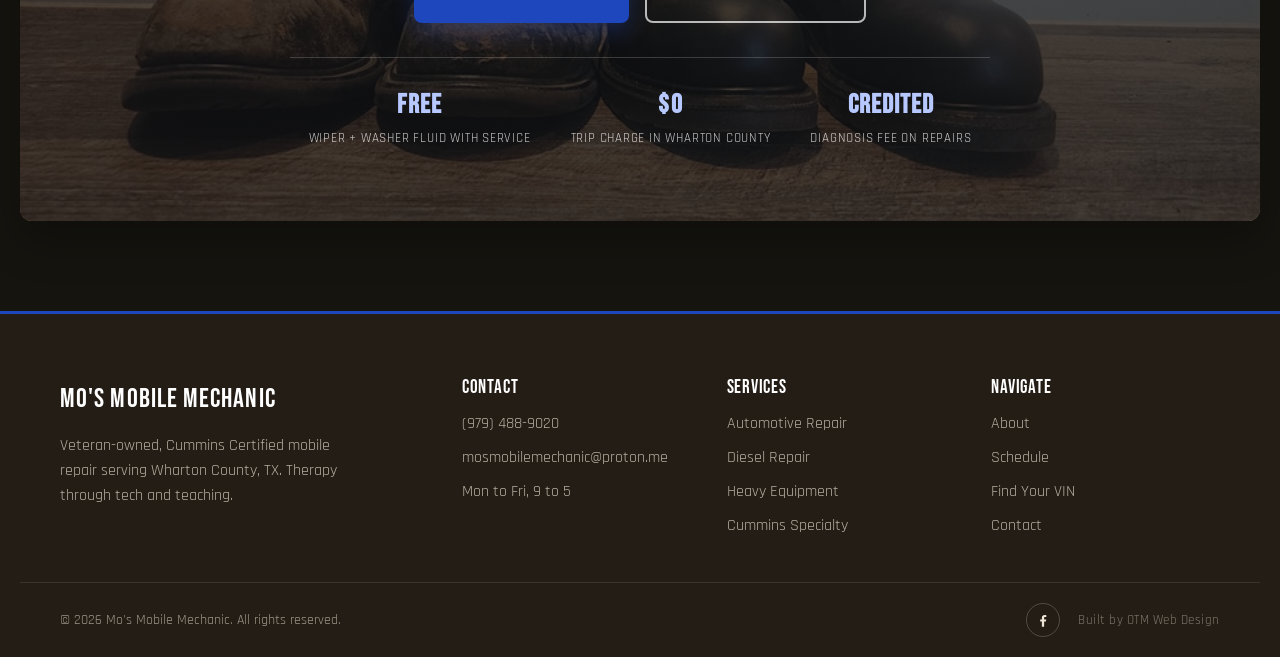
==== commit 788e9493: "polish" ====
--- a/about.html
+++ b/about.html
@@ -16,21 +16,16 @@
     <div class="nav-inner">
       <a class="brand" href="index.html" aria-label="Mo's Mobile Mechanic home">
         <img class="brand-logo" src="assets/logo.png" alt="Mo's Mobile Mechanic logo" />
-        <span class="brand-text">
-          <span class="brand-mark">MO'S</span>
-          <span class="brand-sub">Mobile Mechanic</span>
-        </span>
+        
       </a>
       <nav class="nav-links" aria-label="Primary">
         <a href="services.html" data-nav="services">Services</a>
         <a href="about.html" data-nav="about">About</a>
-        <a href="schedule.html" data-nav="schedule">Schedule</a>
+        <a href="contact.html#schedule" data-nav="schedule">Schedule</a>
         <a href="index.html#faq" data-nav="faq">FAQ</a>
       </nav>
       <a class="nav-cta" href="contact.html" data-nav="contact">Contact</a>
-      <button class="hamburger" id="hamburger" aria-label="Open menu" aria-expanded="false" aria-controls="mobileMenu">
-        <span></span><span></span><span></span>
-      </button>
+      <button class="hamburger" id="hamburger" aria-label="Open menu" aria-expanded="false" aria-controls="mobileMenu"><span></span><span></span><span></span></button>
     </div>
   </header>
   <div class="nav-backdrop" id="navBackdrop"></div>
@@ -38,7 +33,7 @@
     <nav aria-label="Mobile">
       <a href="services.html">Services</a>
       <a href="about.html">About</a>
-      <a href="schedule.html">Schedule</a>
+      <a href="contact.html#schedule">Schedule</a>
       <a href="index.html#faq">FAQ</a>
       <a class="mobile-cta" href="contact.html">Contact</a>
     </nav>
@@ -53,13 +48,10 @@
   </section>
   <section class="section">
     <div class="container frame frame--first intro-grid">
-      <div class="intro-media">
-        <img src="assets/about-main.jpg" alt="Vince Morales, owner and lead technician of Mo's Mobile Mechanic" />
-        <span class="media-badge">Veteran<br />Owned</span>
-      </div>
+      <div class="intro-media"><img src="assets/owner.jpg" alt="Vince Morales, owner and master technician of Mo's Mobile Mechanic" /><span class="media-badge">Veteran<br />Owned</span></div>
       <div class="intro-copy">
         <span class="eyebrow"><i></i>Vince Morales</span>
-        <h2>Owner &amp; Lead Technician</h2>
+        <h2>Owner &amp; Master Technician</h2>
         <p>I'm Vince Morales, the heart and hands behind Mo's Mobile Mechanic. Based in Wharton, Texas, I am dedicated to bringing expert automotive and diesel repair right to your doorstep.</p>
         <p>After serving as an Infantry Assaultman in the U.S. Marine Corps from 2006 to 2010, where I was part of 1st Battalion 5th Marines with two deployments including one to Afghanistan, I carried the discipline, precision, and commitment I valued in the military into my work today.</p>
         <p>From there I dove into automotive and diesel mechanics, building over a decade of experience. My journey began with formal training at UTI Houston, where I earned my Cummins Certification, and continued through work with Penske, Ford, and Mustang CAT before I opened Mo's Mobile Mechanic in 2024.</p>
@@ -94,7 +86,7 @@
         <p class="lede">Schedule a diagnosis or call directly. Honest answers, fair pricing, and shop-quality work delivered wherever you are.</p>
         <div class="cta-buttons">
           <a class="btn btn-primary" href="tel:+19794889020">Call (979) 488-9020</a>
-          <a class="btn btn-ghost-light" href="schedule.html">Schedule a Diagnosis</a>
+          <a class="btn btn-ghost-light" href="contact.html#schedule">Schedule a Diagnosis</a>
         </div>
         <div class="trust-strip">
           <div class="trust-item"><strong>Free</strong><span>Wiper + Washer Fluid With Service</span></div>
@@ -106,51 +98,20 @@
   </section>
   <footer class="footer">
     <div class="footer-inner">
-      <div class="footer-col footer-brand">
-        <span class="brand-mark">MO'S MOBILE MECHANIC</span>
-        <p>Veteran-owned, Cummins Certified mobile repair serving Wharton County, TX. Therapy through tech and teaching.</p>
-      </div>
-      <div class="footer-col">
-        <h4>Contact</h4>
-        <ul>
-          <li><a href="tel:+19794889020">(979) 488-9020</a></li>
-          <li><a href="mailto:mosmobilemechanic@proton.me">mosmobilemechanic@proton.me</a></li>
-          <li>Mon to Fri, 9 to 5</li>
-        </ul>
-      </div>
-      <div class="footer-col">
-        <h4>Services</h4>
-        <ul>
-          <li><a href="services.html">Automotive Repair</a></li>
-          <li><a href="services.html">Diesel Repair</a></li>
-          <li><a href="services.html">Heavy Equipment</a></li>
-          <li><a href="services.html">Cummins Specialty</a></li>
-        </ul>
-      </div>
-      <div class="footer-col">
-        <h4>Navigate</h4>
-        <ul>
-          <li><a href="about.html">About</a></li>
-          <li><a href="schedule.html">Schedule</a></li>
-          <li><a href="schedule.html#vin">Find Your VIN</a></li>
-          <li><a href="contact.html">Contact</a></li>
-        </ul>
-      </div>
+      <div class="footer-col footer-brand"><span class="brand-mark">MO'S MOBILE MECHANIC</span><p>Veteran-owned, Cummins Certified mobile repair serving Wharton County, TX. Therapy through tech and teaching.</p></div>
+      <div class="footer-col"><h4>Contact</h4><ul><li><a href="tel:+19794889020">(979) 488-9020</a></li><li><a href="mailto:mosmobilemechanic@proton.me">mosmobilemechanic@proton.me</a></li><li>Mon to Fri, 9 to 5</li></ul></div>
+      <div class="footer-col"><h4>Services</h4><ul><li><a href="services.html">Automotive Repair</a></li><li><a href="services.html">Diesel Repair</a></li><li><a href="services.html">Heavy Equipment</a></li><li><a href="services.html">Cummins Specialty</a></li></ul></div>
+      <div class="footer-col"><h4>Navigate</h4><ul><li><a href="about.html">About</a></li><li><a href="contact.html#schedule">Schedule</a></li><li><a href="contact.html#vin">Find Your VIN</a></li><li><a href="contact.html">Contact</a></li></ul></div>
     </div>
     <div class="footer-bottom">
       <span>&copy; 2026 Mo's Mobile Mechanic. All rights reserved.</span>
       <div class="footer-bottom-right">
-        <a class="social" href="#" aria-label="Facebook">
-          <svg viewBox="0 0 24 24" fill="currentColor" aria-hidden="true"><path d="M13.5 21v-7h2.4l.4-2.8h-2.8V9.4c0-.8.2-1.4 1.4-1.4h1.5V5.5c-.3 0-1.2-.1-2.2-.1-2.2 0-3.7 1.3-3.7 3.8v2H8.2V14h2.3v7z"/></svg>
-        </a>
+        <a class="social" href="#" aria-label="Facebook"><svg viewBox="0 0 24 24" fill="currentColor" aria-hidden="true"><path d="M13.5 21v-7h2.4l.4-2.8h-2.8V9.4c0-.8.2-1.4 1.4-1.4h1.5V5.5c-.3 0-1.2-.1-2.2-.1-2.2 0-3.7 1.3-3.7 3.8v2H8.2V14h2.3v7z"/></svg></a>
         <a class="otm-credit" href="https://otm-designs.com" target="_blank" rel="noopener">Built by OTM Web Design</a>
       </div>
     </div>
   </footer>
-  <div class="call-bar">
-    <a href="tel:+19794889020">Call Now</a>
-    <a href="schedule.html">Schedule</a>
-  </div>
+  <div class="call-bar"><a href="tel:+19794889020">Call Now</a><a href="contact.html#schedule">Schedule</a></div>
   <script src="script.js"></script>
 </body>
 </html>
--- a/styles.css
+++ b/styles.css
@@ -1,29 +1,27 @@
 /* ===== MO'S MOBILE MECHANIC | OTM Web Design ===== */
-/* Palette pulled from the client's existing brand: royal blue + brick red + black, */
-/* executed in the OTM background-build pattern (dark locked bg + warm cream frames). */
+/* Palette: cream-dominant frames, brown emphasis bands, royal blue accent */
+/* (matched to the logo), white text. No red. */
 
 :root {
-  /* Brand accents (from current site) */
-  --red: #c1272d;          /* primary accent */
-  --red-deep: #921c20;     /* secondary / hover */
-  --blue: #1f3f9e;         /* secondary brand color */
-  --blue-deep: #15306f;
-
-  /* Dark + text */
-  --bg-dark: #15171b;      /* fallback behind the locked image */
-  --ink: #211d18;          /* dark text on warm frames */
+  /* Accent (logo royal blue) */
+  --blue: #1f47bd;
+  --blue-deep: #163488;
+  --blue-light: #b7c8ff;
+
+  /* Text */
+  --ink: #211d18;
   --ink-soft: #4f483f;
   --line: rgba(60, 50, 38, 0.18);
 
-  /* Warm floating frames */
-  --cream: rgba(245, 238, 226, 0.94);   /* primary frame */
-  --ivory: rgba(252, 248, 240, 0.98);   /* sub-cards */
-  --sandstone: rgba(236, 226, 209, 0.95);
-  --bronze: #2f2922;       /* deep emphasis frame (marquee / process / stats) */
-  --bronze-2: #241f19;     /* footer, deepest */
+  /* Warm frames */
+  --cream: rgba(244, 238, 227, 0.90);
+  --ivory: rgba(252, 249, 242, 0.97);
+  --bronze: #39312a;
+  --bronze-2: #241d16;
   --bronze-text: #efe6d6;
 
-  /* Shadows */
+  --bg-dark: #15140f;
+
   --shadow-soft: 0 6px 18px rgba(0, 0, 0, 0.18);
   --shadow-lift: 0 18px 44px rgba(0, 0, 0, 0.30);
 
@@ -32,7 +30,6 @@
 }
 
 * { margin: 0; padding: 0; box-sizing: border-box; }
-
 html { scroll-behavior: smooth; scroll-padding-top: 92px; }
 
 body {
@@ -45,7 +42,6 @@
   overflow-x: hidden;
 }
 
-/* Locked atmospheric background */
 body::before {
   content: "";
   position: fixed;
@@ -53,7 +49,7 @@
   background-image: url('assets/body-bg.jpg');
   background-size: cover;
   background-position: center;
-  filter: brightness(0.55);
+  filter: brightness(0.60);
   z-index: -1;
 }
 
@@ -64,123 +60,52 @@
   letter-spacing: 0.01em;
   text-wrap: balance;
 }
-
 h1 { font-size: clamp(2.8rem, 6vw, 4.5rem); }
 h2 { font-size: clamp(2.2rem, 4.5vw, 3.5rem); }
 h3 { font-size: 1.55rem; letter-spacing: 0.02em; }
 
 a { color: inherit; text-decoration: none; }
 img { display: block; max-width: 100%; }
-
 .lede { font-size: 1.12rem; color: var(--ink-soft); max-width: 60ch; text-wrap: pretty; }
 
-/* ===== EYEBROW ===== */
-.eyebrow {
-  display: inline-flex;
-  align-items: center;
-  gap: 12px;
-  font-size: 0.78rem;
-  font-weight: 700;
-  letter-spacing: 0.22em;
-  text-transform: uppercase;
-  color: var(--red);
-  margin-bottom: 14px;
-}
-.eyebrow i { display: inline-block; width: 24px; height: 2px; background: var(--red); }
-.eyebrow-light { color: #f1c9ca; }
-.eyebrow-light i { background: var(--red); }
+/* Eyebrow */
+.eyebrow { display: inline-flex; align-items: center; gap: 12px; font-size: 0.78rem; font-weight: 700; letter-spacing: 0.22em; text-transform: uppercase; color: var(--blue); margin-bottom: 14px; }
+.eyebrow i { display: inline-block; width: 24px; height: 2px; background: var(--blue); }
+.eyebrow-light { color: var(--blue-light); }
+.eyebrow-light i { background: var(--blue-light); }
 .eyebrow-center { justify-content: center; }
 
-/* ===== BUTTONS ===== */
-.btn {
-  display: inline-flex;
-  align-items: center;
-  justify-content: center;
-  font-family: 'Bebas Neue', sans-serif;
-  font-size: 1.18rem;
-  letter-spacing: 0.06em;
-  padding: 14px 30px;
-  border-radius: 8px;
-  border: 2px solid transparent;
-  cursor: pointer;
-  transition: transform 0.2s ease, background 0.2s ease, color 0.2s ease, box-shadow 0.2s ease;
-}
+/* Buttons */
+.btn { display: inline-flex; align-items: center; justify-content: center; font-family: 'Bebas Neue', sans-serif; font-size: 1.18rem; letter-spacing: 0.06em; padding: 14px 30px; border-radius: 8px; border: 2px solid transparent; cursor: pointer; transition: transform 0.2s ease, background 0.2s ease, color 0.2s ease, box-shadow 0.2s ease; }
 .btn:hover { transform: translateY(-2px); }
-.btn-primary { background: var(--red); color: #fff; box-shadow: 0 8px 22px rgba(193, 39, 45, 0.32); }
-.btn-primary:hover { background: var(--red-deep); }
-.btn-secondary { background: var(--blue); color: #fff; }
-.btn-secondary:hover { background: var(--blue-deep); }
+.btn-primary { background: var(--blue); color: #fff; box-shadow: 0 8px 22px rgba(31, 71, 189, 0.32); }
+.btn-primary:hover { background: var(--blue-deep); }
+.btn-secondary { background: transparent; color: var(--blue); border-color: var(--blue); }
+.btn-secondary:hover { background: var(--blue); color: #fff; }
 .btn-ghost { background: transparent; color: #fff; border-color: rgba(255, 255, 255, 0.6); }
 .btn-ghost:hover { border-color: #fff; background: rgba(255, 255, 255, 0.1); }
 .btn-ghost-light { background: transparent; color: #fff; border-color: rgba(255, 255, 255, 0.7); }
 .btn-ghost-light:hover { background: rgba(255, 255, 255, 0.12); border-color: #fff; }
 .btn-block { width: 100%; }
 
-/* ===== NAV ===== */
-.nav {
-  position: fixed;
-  top: 0; left: 0; right: 0;
-  z-index: 120;
-  background: rgba(18, 19, 22, 0.92);
-  border-bottom: 1px solid rgba(255, 255, 255, 0.08);
-}
-.nav-inner {
-  max-width: var(--container);
-  margin: 0 auto;
-  padding: 14px 40px;
-  display: flex;
-  align-items: center;
-  gap: 24px;
-}
+/* Nav */
+.nav { position: fixed; top: 0; left: 0; right: 0; z-index: 120; background: rgba(22, 18, 13, 0.94); border-bottom: 1px solid rgba(255, 255, 255, 0.08); }
+.nav-inner { max-width: var(--container); margin: 0 auto; padding: 14px 40px; display: flex; align-items: center; gap: 24px; }
 .brand { display: flex; align-items: center; gap: 12px; }
-.brand-logo {
-  height: 44px; width: auto;
-  filter: drop-shadow(0 2px 6px rgba(0, 0, 0, 0.35));
-  transition: transform 0.25s ease;
-}
+.brand-logo { height: 44px; width: auto; filter: drop-shadow(0 2px 6px rgba(0, 0, 0, 0.35)); transition: transform 0.25s ease; }
 .brand:hover .brand-logo { transform: scale(1.04); }
 .brand-text { display: flex; flex-direction: column; line-height: 1; }
 .brand-mark { font-family: 'Bebas Neue', sans-serif; font-size: 1.5rem; color: #fff; letter-spacing: 0.04em; }
-.brand-sub { font-size: 0.7rem; letter-spacing: 0.28em; text-transform: uppercase; color: #b9bdc4; font-weight: 600; }
-
+.brand-sub { font-size: 0.7rem; letter-spacing: 0.28em; text-transform: uppercase; color: #c4bcae; font-weight: 600; }
 .nav-links { display: flex; align-items: center; gap: 26px; margin-left: auto; }
-.nav-links a {
-  font-size: 0.92rem;
-  font-weight: 600;
-  letter-spacing: 0.06em;
-  text-transform: uppercase;
-  color: #d7dadf;
-  transition: color 0.2s ease;
-}
-.nav-links a:hover { color: var(--red); }
-
-.nav-cta {
-  font-family: 'Bebas Neue', sans-serif;
-  font-size: 1.05rem;
-  letter-spacing: 0.08em;
-  padding: 9px 22px;
-  background: var(--red);
-  color: #fff;
-  border-radius: 6px;
-  transition: background 0.2s ease, transform 0.2s ease;
-}
-.nav-cta:hover { background: var(--red-deep); transform: translateY(-2px); }
+.nav-links a { font-size: 0.92rem; font-weight: 600; letter-spacing: 0.06em; text-transform: uppercase; color: #e4ddd0; transition: color 0.2s ease; }
+.nav-links a:hover, .nav-links a.is-active { color: var(--blue-light); }
+.nav-cta { font-family: 'Bebas Neue', sans-serif; font-size: 1.05rem; letter-spacing: 0.08em; padding: 9px 22px; background: var(--blue); color: #fff; border-radius: 6px; transition: background 0.2s ease, transform 0.2s ease; }
+.nav-cta:hover { background: var(--blue-deep); transform: translateY(-2px); }
 
 /* Hamburger */
-.hamburger {
-  display: none;
-  width: 48px; height: 48px;
-  position: relative;
-  background: transparent; border: none; cursor: pointer;
-  z-index: 220;
-}
-.hamburger span {
-  position: absolute; left: 11px;
-  width: 26px; height: 2.5px;
-  background: var(--red);
-  border-radius: 2px;
-  transition: transform 0.3s cubic-bezier(0.5, 0, 0.2, 1), opacity 0.3s cubic-bezier(0.5, 0, 0.2, 1);
-}
+.hamburger { display: none; width: 48px; height: 48px; position: relative; background: transparent; border: none; cursor: pointer; z-index: 220; }
+.hamburger span { position: absolute; left: 11px; width: 26px; height: 2.5px; background: var(--blue); border-radius: 2px; transition: transform 0.3s cubic-bezier(0.5, 0, 0.2, 1), opacity 0.3s cubic-bezier(0.5, 0, 0.2, 1); }
 .hamburger span:nth-child(1) { top: 16px; }
 .hamburger span:nth-child(2) { top: 22.75px; }
 .hamburger span:nth-child(3) { top: 29.5px; }
@@ -189,360 +114,238 @@
 body.nav-open .hamburger span:nth-child(3) { transform: translateY(-6.75px) rotate(-45deg); }
 
 /* Mobile menu */
-.nav-backdrop {
-  position: fixed; inset: 0;
-  background: rgba(0, 0, 0, 0.55);
-  backdrop-filter: blur(2px);
-  opacity: 0; pointer-events: none;
-  transition: opacity 0.35s ease;
-  z-index: 200;
-}
+.nav-backdrop { position: fixed; inset: 0; background: rgba(0, 0, 0, 0.55); backdrop-filter: blur(2px); opacity: 0; pointer-events: none; transition: opacity 0.35s ease; z-index: 200; }
 body.nav-open .nav-backdrop { opacity: 1; pointer-events: auto; }
-.mobile-menu {
-  position: fixed; top: 0; right: 0; bottom: 0;
-  width: min(78vw, 360px);
-  background: linear-gradient(165deg, #14305f 0%, #0f2247 60%, #0c1c39 100%);
-  border-left: 3px solid var(--red);
-  box-shadow: -20px 0 60px rgba(0, 0, 0, 0.45);
-  padding: 96px 32px 50px;
-  transform: translateX(100%);
-  transition: transform 0.4s cubic-bezier(0.5, 0, 0.2, 1);
-  z-index: 210;
-}
+.mobile-menu { position: fixed; top: 0; right: 0; bottom: 0; width: min(78vw, 360px); background: linear-gradient(165deg, #234fc4 0%, #18367f 60%, #11235a 100%); border-left: 3px solid var(--blue); box-shadow: -20px 0 60px rgba(0, 0, 0, 0.45); padding: 96px 32px 50px; transform: translateX(100%); transition: transform 0.4s cubic-bezier(0.5, 0, 0.2, 1); z-index: 210; }
 body.nav-open .mobile-menu { transform: translateX(0); }
 .mobile-menu nav { display: flex; flex-direction: column; }
-.mobile-menu a {
-  font-family: 'Bebas Neue', sans-serif;
-  font-size: 1.55rem;
-  letter-spacing: 0.1em;
-  color: #eef1f6;
-  padding: 18px 0;
-  border-bottom: 1px solid rgba(193, 39, 45, 0.3);
-  transition: color 0.25s ease, padding-left 0.25s ease;
-}
-.mobile-menu a:hover { color: #f6b8ba; padding-left: 10px; }
-.mobile-menu .mobile-cta {
-  margin-top: 26px;
-  background: var(--red);
-  color: #fff;
-  text-align: center;
-  border-radius: 8px;
-  border-bottom: none;
-  padding: 16px;
-}
-.mobile-menu .mobile-cta:hover { padding-left: 0; background: var(--red-deep); }
-
-/* ===== HERO ===== */
-.hero {
-  position: relative;
-  min-height: 88vh;
-  display: flex;
-  align-items: center;
-  padding: 140px 40px 90px;
-  background-image: url('assets/hero-main.jpg');
-  background-size: cover;
-  background-position: center;
-}
-.hero-overlay {
-  position: absolute; inset: 0;
-  background: linear-gradient(90deg, rgba(12, 13, 16, 0.92) 0%, rgba(12, 13, 16, 0.74) 45%, rgba(12, 13, 16, 0.35) 100%);
-}
+.mobile-menu a { font-family: 'Bebas Neue', sans-serif; font-size: 1.55rem; letter-spacing: 0.1em; color: #eef2ff; padding: 18px 0; border-bottom: 1px solid rgba(255, 255, 255, 0.18); transition: color 0.25s ease, padding-left 0.25s ease; }
+.mobile-menu a:hover { color: var(--blue-light); padding-left: 10px; }
+.mobile-menu .mobile-cta { margin-top: 26px; background: #fff; color: var(--blue-deep); text-align: center; border-radius: 8px; border-bottom: none; padding: 16px; }
+.mobile-menu .mobile-cta:hover { padding-left: 0; background: #e9eeff; }
+
+/* Hero */
+.hero { position: relative; min-height: 88vh; display: flex; align-items: center; padding: 140px 40px 90px; background-image: url('assets/hero-main.jpg'); background-size: cover; background-position: center; }
+.hero-overlay { position: absolute; inset: 0; background: linear-gradient(90deg, rgba(12, 13, 16, 0.92) 0%, rgba(12, 13, 16, 0.74) 45%, rgba(12, 13, 16, 0.35) 100%); }
 .hero-content { position: relative; max-width: var(--container); margin: 0 auto; width: 100%; }
 .hero h1 { color: #fff; max-width: 18ch; }
 .hero-sub { color: #d7d9dd; font-size: 1.2rem; max-width: 52ch; margin: 22px 0 30px; text-wrap: pretty; }
 .hero-cta { display: flex; flex-wrap: wrap; gap: 16px; }
-.hero-badge {
-  display: inline-block;
-  margin-top: 30px;
-  font-family: 'Bebas Neue', sans-serif;
-  font-size: 1rem;
-  letter-spacing: 0.16em;
-  text-transform: uppercase;
-  color: #fff;
-  border: 2px solid var(--red);
-  background: rgba(193, 39, 45, 0.16);
-  padding: 8px 18px;
-  border-radius: 6px;
-}
-
-/* ===== MARQUEE ===== */
-.marquee {
-  overflow: hidden;
-  background: var(--bronze);
-  border-top: 2px solid var(--red);
-  border-bottom: 2px solid var(--red);
-  padding: 16px 0;
-}
-.marquee-track {
-  display: inline-flex;
-  align-items: center;
-  white-space: nowrap;
-  animation: scroll 40s linear infinite;
-}
+.hero-badge { display: inline-block; margin-top: 30px; font-family: 'Bebas Neue', sans-serif; font-size: 1rem; letter-spacing: 0.16em; text-transform: uppercase; color: #fff; border: 2px solid var(--blue); background: rgba(31, 71, 189, 0.22); padding: 8px 18px; border-radius: 6px; }
+
+/* Marquee (brown anchor band) */
+.marquee { overflow: hidden; background: var(--bronze); border-top: 2px solid var(--blue); border-bottom: 2px solid var(--blue); padding: 16px 0; }
+.marquee-track { display: inline-flex; align-items: center; white-space: nowrap; animation: scroll 40s linear infinite; }
 .marquee:hover .marquee-track { animation-play-state: paused; }
-.marquee-track span {
-  font-family: 'Bebas Neue', sans-serif;
-  font-size: 1.25rem;
-  letter-spacing: 0.1em;
-  color: var(--bronze-text);
-  padding: 0 22px;
-}
-.marquee-track i { width: 7px; height: 7px; border-radius: 50%; background: var(--red); display: inline-block; }
+.marquee-track span { font-family: 'Bebas Neue', sans-serif; font-size: 1.25rem; letter-spacing: 0.1em; color: var(--bronze-text); padding: 0 22px; }
+.marquee-track i { width: 7px; height: 7px; border-radius: 50%; background: var(--blue-light); display: inline-block; }
 @keyframes scroll { from { transform: translateX(0); } to { transform: translateX(-50%); } }
 
-/* ===== SECTION + FRAME ===== */
+/* Section + frames */
 .section { padding: 90px 0; }
 .container { max-width: var(--container); margin: 0 auto; padding: 0 40px; }
-.frame {
-  position: relative;
-  background: var(--cream);
-  border-top: 3px solid var(--red);
-  border-radius: var(--radius);
-  box-shadow: var(--shadow-lift);
-  padding: 70px 60px;
-}
-.frame-deep {
-  background: var(--bronze);
-  color: var(--bronze-text);
-}
-.frame-deep .eyebrow { color: #f0b9bb; }
+.frame { position: relative; background: var(--cream); border-top: 3px solid var(--blue); border-radius: var(--radius); box-shadow: var(--shadow-lift); padding: 70px 60px; }
+
+/* Brown emphasis frame */
+.frame-deep { background: var(--bronze); color: var(--bronze-text); }
+.frame-deep .eyebrow { color: var(--blue-light); }
+.frame-deep .eyebrow i { background: var(--blue-light); }
 .frame-deep h2, .frame-deep h3 { color: #fff; }
 .frame-deep .lede { color: rgba(239, 230, 214, 0.82); }
 
 .frame-head { max-width: 720px; margin-bottom: 44px; }
 .frame-head h2 { margin-bottom: 12px; }
 
-/* ===== INTRO GRID ===== */
+/* Intro grid */
 .intro-grid { display: grid; grid-template-columns: 0.9fr 1.1fr; gap: 50px; align-items: center; }
 .intro-media { position: relative; }
 .intro-media img { width: 100%; height: 100%; object-fit: cover; border-radius: 10px; box-shadow: var(--shadow-soft); }
-.media-badge {
-  position: absolute; bottom: 18px; left: 18px;
-  font-family: 'Bebas Neue', sans-serif;
-  font-size: 1.1rem;
-  line-height: 1;
-  letter-spacing: 0.08em;
-  text-align: center;
-  color: #fff;
-  background: var(--red);
-  padding: 12px 14px;
-  border-radius: 8px;
-  box-shadow: var(--shadow-soft);
-}
+.media-badge { position: absolute; bottom: 18px; left: 18px; font-family: 'Bebas Neue', sans-serif; font-size: 1.1rem; line-height: 1; letter-spacing: 0.08em; text-align: center; color: #fff; background: var(--blue); padding: 12px 14px; border-radius: 8px; box-shadow: var(--shadow-soft); }
 .intro-copy h2 { margin-bottom: 16px; }
 .intro-copy p { margin-bottom: 16px; color: var(--ink-soft); }
 .cred-chips { list-style: none; display: flex; flex-wrap: wrap; gap: 10px; margin-top: 22px; }
-.cred-chips li {
-  font-family: 'Bebas Neue', sans-serif;
-  font-size: 0.98rem;
-  letter-spacing: 0.06em;
-  color: var(--blue);
-  background: var(--ivory);
-  border: 1px solid var(--line);
-  border-left: 3px solid var(--blue);
-  padding: 8px 14px;
-  border-radius: 6px;
-}
-
-/* ===== CARDS ===== */
+.cred-chips li { font-family: 'Bebas Neue', sans-serif; font-size: 0.98rem; letter-spacing: 0.06em; color: var(--blue); background: var(--ivory); border: 1px solid var(--line); border-left: 3px solid var(--blue); padding: 8px 14px; border-radius: 6px; }
+
+/* Cards */
 .cards-grid { display: grid; grid-template-columns: repeat(4, 1fr); gap: 24px; }
-.card {
-  background: var(--ivory);
-  border: 1px solid var(--line);
-  border-radius: 10px;
-  padding: 34px 28px;
-  box-shadow: var(--shadow-soft);
-  transition: transform 0.25s ease, box-shadow 0.25s ease, border-color 0.25s ease;
-}
-.card:hover { transform: translateY(-4px); box-shadow: var(--shadow-lift); border-color: var(--red); }
-.card-icon {
-  display: inline-flex;
-  width: 54px; height: 54px;
-  align-items: center; justify-content: center;
-  color: var(--red);
-  background: rgba(193, 39, 45, 0.1);
-  border-radius: 10px;
-  margin-bottom: 18px;
-}
+.card { background: var(--ivory); border: 1px solid var(--line); border-radius: 10px; padding: 34px 28px; box-shadow: var(--shadow-soft); transition: transform 0.25s ease, box-shadow 0.25s ease, border-color 0.25s ease; }
+.card:hover { transform: translateY(-4px); box-shadow: var(--shadow-lift); border-color: var(--blue); }
+.card-icon { display: inline-flex; width: 54px; height: 54px; align-items: center; justify-content: center; color: var(--blue); background: rgba(31, 71, 189, 0.1); border-radius: 10px; margin-bottom: 18px; }
 .card-icon svg { width: 28px; height: 28px; }
 .card h3 { margin-bottom: 10px; }
 .card p { color: var(--ink-soft); font-size: 1rem; }
 
-/* ===== STEPS ===== */
+/* Steps */
 .steps-grid { display: grid; grid-template-columns: repeat(4, 1fr); gap: 24px; }
-.step {
-  background: rgba(255, 255, 255, 0.06);
-  border: 1px solid rgba(255, 255, 255, 0.12);
-  border-radius: 10px;
-  padding: 32px 26px;
-  transition: transform 0.25s ease, border-color 0.25s ease;
-}
-.step:hover { transform: translateY(-4px); border-color: var(--red); }
-.step-num {
-  font-family: 'Bebas Neue', sans-serif;
-  font-size: 2.4rem;
-  color: var(--red);
-  display: block;
-  line-height: 1;
-  margin-bottom: 12px;
-}
+.step { background: rgba(255, 255, 255, 0.06); border: 1px solid rgba(255, 255, 255, 0.12); border-radius: 10px; padding: 32px 26px; transition: transform 0.25s ease, border-color 0.25s ease; }
+.step:hover { transform: translateY(-4px); border-color: var(--blue-light); }
+.step-num { font-family: 'Bebas Neue', sans-serif; font-size: 2.4rem; color: var(--blue-light); display: block; line-height: 1; margin-bottom: 12px; }
 .step h3 { color: #fff; margin-bottom: 10px; }
 .step p { color: rgba(239, 230, 214, 0.8); font-size: 1rem; }
 
-/* ===== STATS ===== */
+/* Stats */
 .stats-frame { display: grid; grid-template-columns: repeat(4, 1fr); gap: 24px; text-align: center; padding: 54px 60px; }
-.stat-num { font-family: 'Bebas Neue', sans-serif; font-size: 3.2rem; color: var(--red); line-height: 1; display: block; }
+.stat-num { font-family: 'Bebas Neue', sans-serif; font-size: 3.2rem; color: var(--blue-light); line-height: 1; display: block; }
 .stat-label { font-size: 0.92rem; letter-spacing: 0.08em; text-transform: uppercase; color: rgba(239, 230, 214, 0.85); font-weight: 600; }
 
-/* ===== FAQ ===== */
+/* FAQ */
 .faq-list { display: flex; flex-direction: column; gap: 14px; }
-.faq-item {
-  background: var(--ivory);
-  border: 1px solid var(--line);
-  border-left: 3px solid var(--red);
-  border-radius: 8px;
-  overflow: hidden;
-}
-.faq-item summary {
-  list-style: none;
-  cursor: pointer;
-  padding: 20px 24px;
-  font-family: 'Bebas Neue', sans-serif;
-  font-size: 1.3rem;
-  letter-spacing: 0.03em;
-  color: var(--ink);
-  display: flex;
-  justify-content: space-between;
-  align-items: center;
-}
+.faq-item { background: var(--ivory); border: 1px solid var(--line); border-left: 3px solid var(--blue); border-radius: 8px; overflow: hidden; }
+.faq-item summary { list-style: none; cursor: pointer; padding: 20px 24px; font-family: 'Bebas Neue', sans-serif; font-size: 1.3rem; letter-spacing: 0.03em; color: var(--ink); display: flex; justify-content: space-between; align-items: center; }
 .faq-item summary::-webkit-details-marker { display: none; }
-.faq-item summary::after {
-  content: "+";
-  font-size: 1.6rem;
-  color: var(--red);
-  transition: transform 0.25s ease;
-}
+.faq-item summary::after { content: "+"; font-size: 1.6rem; color: var(--blue); transition: transform 0.25s ease; }
 .faq-item[open] summary::after { transform: rotate(45deg); }
 .faq-body { padding: 0 24px 22px; }
 .faq-body p { color: var(--ink-soft); }
 
-/* ===== CTA STRIP (image background, contained) ===== */
-.cta-strip {
-  position: relative;
-  border-radius: var(--radius);
-  border-top: 3px solid var(--red);
-  overflow: hidden;
-  box-shadow: var(--shadow-lift);
-  background-image: url('assets/cta-bg.jpg');
-  background-size: cover;
-  background-position: center;
-  padding: 72px 60px;
-  text-align: center;
-}
-.cta-overlay {
-  position: absolute; inset: 0;
-  background: linear-gradient(180deg, rgba(15, 16, 20, 0.86), rgba(15, 16, 20, 0.9));
-}
+/* CTA strip */
+.cta-strip { position: relative; border-radius: var(--radius); border-top: 3px solid var(--blue); overflow: hidden; box-shadow: var(--shadow-lift); background-image: url('assets/cta-bg.jpg'); background-size: cover; background-position: center; padding: 72px 60px; text-align: center; }
+.cta-overlay { position: absolute; inset: 0; background: linear-gradient(180deg, rgba(15, 16, 20, 0.71), rgba(15, 16, 20, 0.75)); }
 .cta-content { position: relative; max-width: 700px; margin: 0 auto; }
 .cta-content h2 { color: #fff; margin-bottom: 14px; }
 .cta-content .lede { color: rgba(255, 255, 255, 0.85); margin: 0 auto 28px; }
 .cta-buttons { display: flex; flex-wrap: wrap; gap: 16px; justify-content: center; }
-.trust-strip {
-  display: flex;
-  justify-content: center;
-  gap: 40px;
-  margin-top: 34px;
-  padding-top: 26px;
-  border-top: 1px solid rgba(255, 255, 255, 0.18);
-  flex-wrap: wrap;
-}
+.trust-strip { display: flex; justify-content: center; gap: 40px; margin-top: 34px; padding-top: 26px; border-top: 1px solid rgba(255, 255, 255, 0.18); flex-wrap: wrap; }
 .trust-item { display: flex; flex-direction: column; align-items: center; }
-.trust-item strong { font-family: 'Bebas Neue', sans-serif; font-size: 1.7rem; color: var(--red); letter-spacing: 0.04em; }
+.trust-item strong { font-family: 'Bebas Neue', sans-serif; font-size: 1.7rem; color: var(--blue-light); letter-spacing: 0.04em; }
 .trust-item span { font-size: 0.82rem; letter-spacing: 0.06em; text-transform: uppercase; color: rgba(255, 255, 255, 0.78); }
 
-/* ===== CONTACT ===== */
+/* Contact */
 .contact-grid { display: grid; grid-template-columns: 1.2fr 0.8fr; gap: 44px; }
 .contact-form-col h2 { margin-bottom: 12px; }
 .contact-form { margin-top: 26px; display: flex; flex-direction: column; gap: 16px; }
 .field-row { display: grid; grid-template-columns: 1fr 1fr; gap: 16px; }
 .contact-form label { display: flex; flex-direction: column; gap: 7px; font-size: 0.88rem; font-weight: 600; letter-spacing: 0.04em; text-transform: uppercase; color: var(--ink-soft); }
-.contact-form input, .contact-form textarea {
-  font-family: 'Rajdhani', sans-serif;
-  font-size: 1rem;
-  padding: 12px 14px;
-  border: 1px solid var(--line);
-  border-radius: 7px;
-  background: var(--ivory);
-  color: var(--ink);
-  transition: border-color 0.2s ease, box-shadow 0.2s ease;
-}
-.contact-form input:focus, .contact-form textarea:focus {
-  outline: none;
-  border-color: var(--red);
-  box-shadow: 0 0 0 3px rgba(193, 39, 45, 0.18);
-}
+.contact-form input, .contact-form textarea { font-family: 'Rajdhani', sans-serif; font-size: 1rem; padding: 12px 14px; border: 1px solid var(--line); border-radius: 7px; background: var(--ivory); color: var(--ink); transition: border-color 0.2s ease, box-shadow 0.2s ease; }
+.contact-form input:focus, .contact-form textarea:focus { outline: none; border-color: var(--blue); box-shadow: 0 0 0 3px rgba(31, 71, 189, 0.18); }
 .contact-form button { margin-top: 6px; }
-
-.contact-info {
-  background: var(--bronze);
-  color: var(--bronze-text);
-  border-radius: 10px;
-  padding: 34px 30px;
-  align-self: start;
-}
+.contact-info { background: var(--bronze); color: var(--bronze-text); border-radius: 10px; padding: 34px 30px; align-self: start; }
 .contact-info h3 { color: #fff; margin-bottom: 18px; }
 .info-list { list-style: none; display: flex; flex-direction: column; gap: 16px; margin-bottom: 22px; }
 .info-list li { display: flex; flex-direction: column; gap: 2px; }
-.info-label { font-size: 0.75rem; letter-spacing: 0.16em; text-transform: uppercase; color: #f0b9bb; font-weight: 700; }
+.info-label { font-size: 0.75rem; letter-spacing: 0.16em; text-transform: uppercase; color: var(--blue-light); font-weight: 700; }
 .info-list a:hover { color: #fff; text-decoration: underline; }
 .info-note { font-size: 0.92rem; color: rgba(239, 230, 214, 0.75); margin-top: 18px; }
 
-/* ===== FOOTER ===== */
-.footer { background: var(--bronze-2); border-top: 3px solid var(--red); color: var(--bronze-text); padding: 64px 0 0; }
-.footer-inner {
-  max-width: var(--container);
-  margin: 0 auto;
-  padding: 0 40px 44px;
-  display: grid;
-  grid-template-columns: 1.6fr 1fr 1fr 1fr;
-  gap: 36px;
-}
+/* Footer (deep brown) */
+.footer { background: var(--bronze-2); border-top: 3px solid var(--blue); color: var(--bronze-text); padding: 64px 0 0; }
+.footer-inner { max-width: var(--container); margin: 0 auto; padding: 0 40px 44px; display: grid; grid-template-columns: 1.6fr 1fr 1fr 1fr; gap: 36px; }
 .footer-brand .brand-mark { font-size: 1.7rem; color: #fff; display: block; margin-bottom: 12px; }
 .footer-brand p { color: rgba(239, 230, 214, 0.72); font-size: 0.98rem; max-width: 38ch; }
 .footer-col h4 { font-size: 1.2rem; color: #fff; margin-bottom: 14px; letter-spacing: 0.04em; }
 .footer-col ul { list-style: none; display: flex; flex-direction: column; gap: 9px; }
 .footer-col li, .footer-col a { color: rgba(239, 230, 214, 0.72); font-size: 0.98rem; }
-.footer-col a:hover { color: var(--red); }
-.footer-bottom {
-  border-top: 1px solid rgba(255, 255, 255, 0.1);
-  padding: 20px 40px;
-  max-width: var(--container);
-  margin: 0 auto;
-  display: flex;
-  justify-content: space-between;
-  align-items: center;
-  flex-wrap: wrap;
-  gap: 14px;
-}
+.footer-col a:hover { color: var(--blue-light); }
+.footer-bottom { border-top: 1px solid rgba(255, 255, 255, 0.1); padding: 20px 40px; max-width: var(--container); margin: 0 auto; display: flex; justify-content: space-between; align-items: center; flex-wrap: wrap; gap: 14px; }
 .footer-bottom span { font-size: 0.88rem; color: rgba(239, 230, 214, 0.6); }
 .footer-bottom-right { display: flex; align-items: center; gap: 18px; }
-.social { width: 34px; height: 34px; display: inline-flex; align-items: center; justify-content: center; border: 1px solid rgba(255, 255, 255, 0.2); border-radius: 50%; color: var(--bronze-text); transition: background 0.2s ease, color 0.2s ease; }
+.social { width: 34px; height: 34px; display: inline-flex; align-items: center; justify-content: center; border: 1px solid rgba(255, 255, 255, 0.2); border-radius: 50%; color: var(--bronze-text); transition: background 0.2s ease, color 0.2s ease, border-color 0.2s ease; }
 .social svg { width: 18px; height: 18px; }
-.social:hover { background: var(--red); color: #fff; border-color: var(--red); }
+.social:hover { background: var(--blue); color: #fff; border-color: var(--blue); }
 .otm-credit { font-size: 0.8rem; letter-spacing: 0.04em; color: rgba(239, 230, 214, 0.45); }
 .otm-credit:hover { color: rgba(239, 230, 214, 0.8); }
 
-/* ===== STICKY MOBILE CALL BAR ===== */
+/* Sticky mobile call bar */
 .call-bar { display: none; }
 
-/* ===== RESPONSIVE ===== */
+/* ===== Multi-page components ===== */
+.text-link { display: inline-block; margin-top: 20px; font-family: 'Bebas Neue', sans-serif; font-size: 1.1rem; letter-spacing: 0.06em; color: var(--blue); border-bottom: 2px solid var(--blue); padding-bottom: 2px; transition: color 0.2s ease; }
+.text-link:hover { color: var(--blue-deep); }
+.frame-foot { margin-top: 36px; text-align: center; }
+
+.hero--page { min-height: 52vh; border-bottom: 3px solid var(--blue); }
+.hero-content--center { text-align: center; }
+.hero-content--center .hero-sub { margin-left: auto; margin-right: auto; }
+.hero--page h1 { max-width: 22ch; margin-left: auto; margin-right: auto; }
+
+.frame--first::after { content: ""; position: absolute; top: -3px; left: 50%; transform: translateX(-50%); width: 90px; height: 3px; background: var(--blue); border-radius: 0 0 3px 3px; box-shadow: 0 4px 14px rgba(31, 71, 189, 0.5); }
+
+.cards-grid-3 { grid-template-columns: repeat(3, 1fr); }
+.price-card { text-align: left; }
+.price-num { font-family: 'Bebas Neue', sans-serif; font-size: 2.6rem; line-height: 1; color: var(--blue-light); display: block; margin-bottom: 10px; }
+.frame-deep .price-card { background: rgba(255, 255, 255, 0.06); border-color: rgba(255, 255, 255, 0.12); }
+.frame-deep .price-card h3 { color: #fff; }
+.frame-deep .price-card p { color: rgba(239, 230, 214, 0.8); }
+
+.offer-frame { padding: 0; overflow: hidden; }
+.offer-inner { display: grid; grid-template-columns: 200px 1fr; align-items: stretch; }
+.offer-tag { background: var(--blue); color: #fff; font-family: 'Bebas Neue', sans-serif; font-size: 3.4rem; letter-spacing: 0.04em; display: flex; align-items: center; justify-content: center; }
+.offer-copy { padding: 44px 50px; }
+.offer-copy h2 { margin-bottom: 10px; }
+.offer-copy p { color: var(--ink-soft); }
+
+/* Booking (centered, more transparent so the personal photo shows) */
+.booking-frame { background: rgba(243, 236, 224, 0.80); }
+.booking-inner { max-width: 660px; margin: 0 auto; text-align: center; }
+.booking-inner .lede { margin: 0 auto 30px; }
+.booking-inner h2 { margin-bottom: 12px; }
+.btn-lg { font-size: 1.4rem; padding: 18px 42px; }
+.booking-note { margin-top: 16px; color: var(--ink-soft); }
+.booking-note a { color: var(--blue); font-weight: 700; }
+.booking-points { display: flex; justify-content: center; gap: 40px; margin-top: 34px; padding-top: 26px; border-top: 1px solid var(--line); flex-wrap: wrap; }
+.booking-points div { display: flex; flex-direction: column; align-items: center; }
+.booking-points strong { font-family: 'Bebas Neue', sans-serif; font-size: 1.7rem; color: var(--blue); letter-spacing: 0.04em; }
+.booking-points span { font-size: 0.82rem; letter-spacing: 0.06em; text-transform: uppercase; color: var(--ink-soft); }
+.booking-embed { margin-top: 24px; }
+.booking-embed iframe { width: 100%; min-height: 640px; border: 0; border-radius: 10px; background: #fff; }
+
+.vin-grid { display: grid; grid-template-columns: repeat(4, 1fr); gap: 24px; }
+.vin-grid .card { text-align: left; }
+
+.thanks-section { padding: 130px 0 110px; }
+.thanks-frame { text-align: center; max-width: 760px; margin: 0 auto; }
+.thanks-frame h1 { margin: 8px 0 16px; color: var(--ink); }
+.thanks-frame .lede { margin: 0 auto 30px; }
+.thanks-frame .cta-buttons { justify-content: center; }
+
+/* Feature section (image + statement) */
+.feature-frame { padding: 0; overflow: hidden; }
+.feature-inner { display: grid; grid-template-columns: 1fr 1fr; align-items: stretch; }
+.feature-media { position: relative; min-height: 440px; }
+.feature-media img { position: absolute; inset: 0; width: 100%; height: 100%; object-fit: cover; }
+.feature-copy { padding: 60px 56px; display: flex; flex-direction: column; justify-content: center; }
+.feature-copy h2 { margin-bottom: 16px; }
+.feature-copy p { color: rgba(239, 230, 214, 0.86); margin-bottom: 14px; font-size: 1.08rem; }
+.feature-copy p:last-child { margin-bottom: 0; }
+
+/* Gallery carousel (peek / featured) */
+.carousel { margin-top: 8px; }
+.car-viewport { position: relative; overflow: hidden; padding: 32px 0; }
+.car-track { --slide-w: 60%; --prev-x: -150%; --next-x: 50%; --track-h: 33.75%; position: relative; width: 100%; padding-bottom: var(--track-h); }
+.car-slide {
+  position: absolute; top: 0; left: 50%;
+  width: var(--slide-w); aspect-ratio: 16 / 9;
+  border-radius: 12px;
+  background-size: cover; background-position: center; background-repeat: no-repeat;
+  background-color: var(--bronze);
+  transform: translateX(150%) scale(0.82);
+  opacity: 0; pointer-events: none; z-index: 1;
+  transition: transform 0.65s cubic-bezier(0.5, 0.05, 0.2, 1), opacity 0.5s ease, box-shadow 0.65s ease;
+}
+.car-slide.is-far-left { transform: translateX(-250%) scale(0.82); opacity: 0; pointer-events: none; z-index: 1; }
+.car-slide.is-prev { transform: translateX(var(--prev-x)) scale(0.82); opacity: 0.7; pointer-events: auto; z-index: 2; cursor: pointer; box-shadow: 0 8px 20px rgba(0, 0, 0, 0.22); }
+.car-slide.is-active { transform: translateX(-50%) scale(1); opacity: 1; pointer-events: auto; z-index: 3; box-shadow: 0 26px 60px rgba(0, 0, 0, 0.48), 0 0 0 4px var(--blue); }
+.car-slide.is-next { transform: translateX(var(--next-x)) scale(0.82); opacity: 0.7; pointer-events: auto; z-index: 2; cursor: pointer; box-shadow: 0 8px 20px rgba(0, 0, 0, 0.22); }
+.car-slide.is-far-right { transform: translateX(150%) scale(0.82); opacity: 0; pointer-events: none; z-index: 1; }
+
+.car-controls { display: flex; align-items: center; justify-content: center; gap: 18px; margin-top: 10px; }
+.car-btn { width: 44px; height: 44px; border-radius: 50%; border: 1px solid var(--line); background: var(--ivory); color: var(--ink); display: inline-flex; align-items: center; justify-content: center; cursor: pointer; transition: background 0.2s ease, color 0.2s ease, border-color 0.2s ease; }
+.car-btn:hover { background: var(--blue); color: #fff; border-color: var(--blue); }
+.car-btn svg { width: 20px; height: 20px; }
+.car-dots { display: flex; gap: 9px; align-items: center; }
+.car-dot { width: 9px; height: 9px; border-radius: 50%; border: none; background: rgba(60, 50, 38, 0.28); cursor: pointer; padding: 0; transition: background 0.2s ease, transform 0.2s ease; }
+.car-dot.is-active { background: var(--blue); transform: scale(1.35); }
+
+/* ===== Responsive ===== */
 @media (max-width: 1100px) {
   .cards-grid { grid-template-columns: repeat(2, 1fr); }
   .steps-grid { grid-template-columns: repeat(2, 1fr); }
+  .cards-grid-3 { grid-template-columns: repeat(2, 1fr); }
+  .vin-grid { grid-template-columns: repeat(2, 1fr); }
   .frame { padding: 50px 36px; }
   .footer-inner { grid-template-columns: 1fr 1fr; }
-}
-
+  .car-track { --slide-w: 72%; --prev-x: -135%; --next-x: 35%; --track-h: 40.5%; }
+}
 @media (max-width: 900px) {
   .nav-inner { padding: 12px 24px; }
   .nav-links, .nav-cta { display: none; }
@@ -550,152 +353,34 @@
   .brand { margin-left: auto; margin-right: auto; transform: translateX(-24px); }
   .brand-logo { height: 40px; }
   .brand-text { display: none; }
-
   .intro-grid { grid-template-columns: 1fr; gap: 32px; }
   .stats-frame { grid-template-columns: repeat(2, 1fr); gap: 30px 24px; }
   .contact-grid { grid-template-columns: 1fr; }
   .field-row { grid-template-columns: 1fr; }
-
+  .offer-inner { grid-template-columns: 1fr; }
+  .offer-tag { padding: 26px 0; font-size: 2.8rem; }
+  .offer-copy { padding: 32px 28px; }
+  .feature-inner { grid-template-columns: 1fr; }
+  .feature-media { min-height: 320px; }
+  .feature-copy { padding: 38px 28px; }
   .hero { min-height: 78vh; padding: 130px 24px 80px; }
   .hero-overlay { background: linear-gradient(180deg, rgba(12, 13, 16, 0.7) 0%, rgba(12, 13, 16, 0.88) 100%); }
-
-  .call-bar {
-    display: flex;
-    position: fixed;
-    bottom: 0; left: 0; right: 0;
-    z-index: 130;
-    box-shadow: 0 -6px 18px rgba(0, 0, 0, 0.3);
-  }
-  .call-bar a {
-    flex: 1;
-    text-align: center;
-    font-family: 'Bebas Neue', sans-serif;
-    font-size: 1.25rem;
-    letter-spacing: 0.08em;
-    padding: 16px 0;
-    color: #fff;
-  }
-  .call-bar a:first-child { background: var(--red); }
-  .call-bar a:last-child { background: var(--blue); }
+  .car-track { --slide-w: 82%; --prev-x: -125%; --next-x: 25%; --track-h: 46.125%; }
+  .call-bar { display: flex; position: fixed; bottom: 0; left: 0; right: 0; z-index: 130; box-shadow: 0 -6px 18px rgba(0, 0, 0, 0.3); }
+  .call-bar a { flex: 1; text-align: center; font-family: 'Bebas Neue', sans-serif; font-size: 1.25rem; letter-spacing: 0.08em; padding: 16px 0; color: #fff; }
+  .call-bar a:first-child { background: var(--blue); }
+  .call-bar a:last-child { background: var(--bronze); }
   body { padding-bottom: 56px; }
 }
-
 @media (max-width: 560px) {
   .container { padding: 0 20px; }
   .frame { padding: 36px 22px; }
-  .cards-grid, .steps-grid { grid-template-columns: 1fr; }
+  .cards-grid, .steps-grid, .cards-grid-3, .vin-grid { grid-template-columns: 1fr; }
   .stats-frame { grid-template-columns: 1fr 1fr; }
-  .trust-strip { gap: 22px; }
+  .trust-strip, .booking-points { gap: 22px; }
   .footer-inner { grid-template-columns: 1fr; }
   .nav-inner { padding: 10px 20px; }
-}
-
-/* ===== MULTI-PAGE ADDITIONS ===== */
-
-/* Active nav state */
-.nav-links a.is-active { color: var(--red); }
-
-/* Inline text link (e.g. "read full story") */
-.text-link {
-  display: inline-block;
-  margin-top: 20px;
-  font-family: 'Bebas Neue', sans-serif;
-  font-size: 1.1rem;
-  letter-spacing: 0.06em;
-  color: var(--blue);
-  border-bottom: 2px solid var(--red);
-  padding-bottom: 2px;
-  transition: color 0.2s ease;
-}
-.text-link:hover { color: var(--red); }
-
-.frame-foot { margin-top: 36px; text-align: center; }
-
-/* Inner-page hero (no marquee, so it carries the bottom accent border) */
-.hero--page {
-  min-height: 52vh;
-  border-bottom: 3px solid var(--red);
-}
-.hero-content--center { text-align: center; }
-.hero-content--center .hero-sub { margin-left: auto; margin-right: auto; }
-.hero--page h1 { max-width: 22ch; margin-left: auto; margin-right: auto; }
-
-/* Center accent tab on the first content frame of inner pages */
-.frame--first::after {
-  content: "";
-  position: absolute;
-  top: -3px;
-  left: 50%;
-  transform: translateX(-50%);
-  width: 90px;
-  height: 3px;
-  background: var(--red);
-  border-radius: 0 0 3px 3px;
-  box-shadow: 0 4px 14px rgba(193, 39, 45, 0.5);
-}
-
-/* 3-up card grid (pricing / values) */
-.cards-grid-3 { grid-template-columns: repeat(3, 1fr); }
-.price-card { text-align: left; }
-.price-num {
-  font-family: 'Bebas Neue', sans-serif;
-  font-size: 2.6rem;
-  line-height: 1;
-  color: var(--red);
-  display: block;
-  margin-bottom: 10px;
-}
-.frame-deep .price-card { background: rgba(255, 255, 255, 0.06); border-color: rgba(255, 255, 255, 0.12); }
-.frame-deep .price-card h3 { color: #fff; }
-.frame-deep .price-card p { color: rgba(239, 230, 214, 0.8); }
-
-/* Free offer callout */
-.offer-frame { padding: 0; overflow: hidden; }
-.offer-inner { display: grid; grid-template-columns: 200px 1fr; align-items: stretch; }
-.offer-tag {
-  background: var(--red);
-  color: #fff;
-  font-family: 'Bebas Neue', sans-serif;
-  font-size: 3.4rem;
-  letter-spacing: 0.04em;
-  display: flex;
-  align-items: center;
-  justify-content: center;
-}
-.offer-copy { padding: 44px 50px; }
-.offer-copy h2 { margin-bottom: 10px; }
-.offer-copy p { color: var(--ink-soft); }
-
-/* Booking */
-.booking-cta-box { text-align: center; padding: 10px 0 6px; }
-.btn-lg { font-size: 1.4rem; padding: 18px 42px; }
-.booking-note { margin-top: 16px; color: var(--ink-soft); }
-.booking-note a { color: var(--red); font-weight: 700; }
-.booking-embed { margin-top: 24px; }
-.booking-embed iframe { width: 100%; min-height: 640px; border: 0; border-radius: 10px; background: #fff; }
-
-/* VIN helper */
-.vin-grid { display: grid; grid-template-columns: repeat(4, 1fr); gap: 24px; }
-.vin-grid .card { text-align: left; }
-
-/* Thank you */
-.thanks-section { padding: 130px 0 110px; }
-.thanks-frame { text-align: center; max-width: 760px; margin: 0 auto; }
-.thanks-frame h1 { margin: 8px 0 16px; color: var(--ink); }
-.thanks-frame .lede { margin: 0 auto 30px; }
-.thanks-frame .cta-buttons { justify-content: center; }
-
-/* ===== RESPONSIVE (multi-page) ===== */
-@media (max-width: 1100px) {
-  .cards-grid-3 { grid-template-columns: repeat(2, 1fr); }
-  .vin-grid { grid-template-columns: repeat(2, 1fr); }
-}
-@media (max-width: 900px) {
-  .offer-inner { grid-template-columns: 1fr; }
-  .offer-tag { padding: 26px 0; font-size: 2.8rem; }
-  .offer-copy { padding: 32px 28px; }
-}
-@media (max-width: 560px) {
-  .cards-grid-3, .vin-grid { grid-template-columns: 1fr; }
   .btn-lg { font-size: 1.2rem; padding: 16px 28px; width: 100%; }
+  .car-track { --slide-w: 92%; --track-h: 51.75%; }
+  .car-slide.is-prev, .car-slide.is-next { opacity: 0; }
 }
